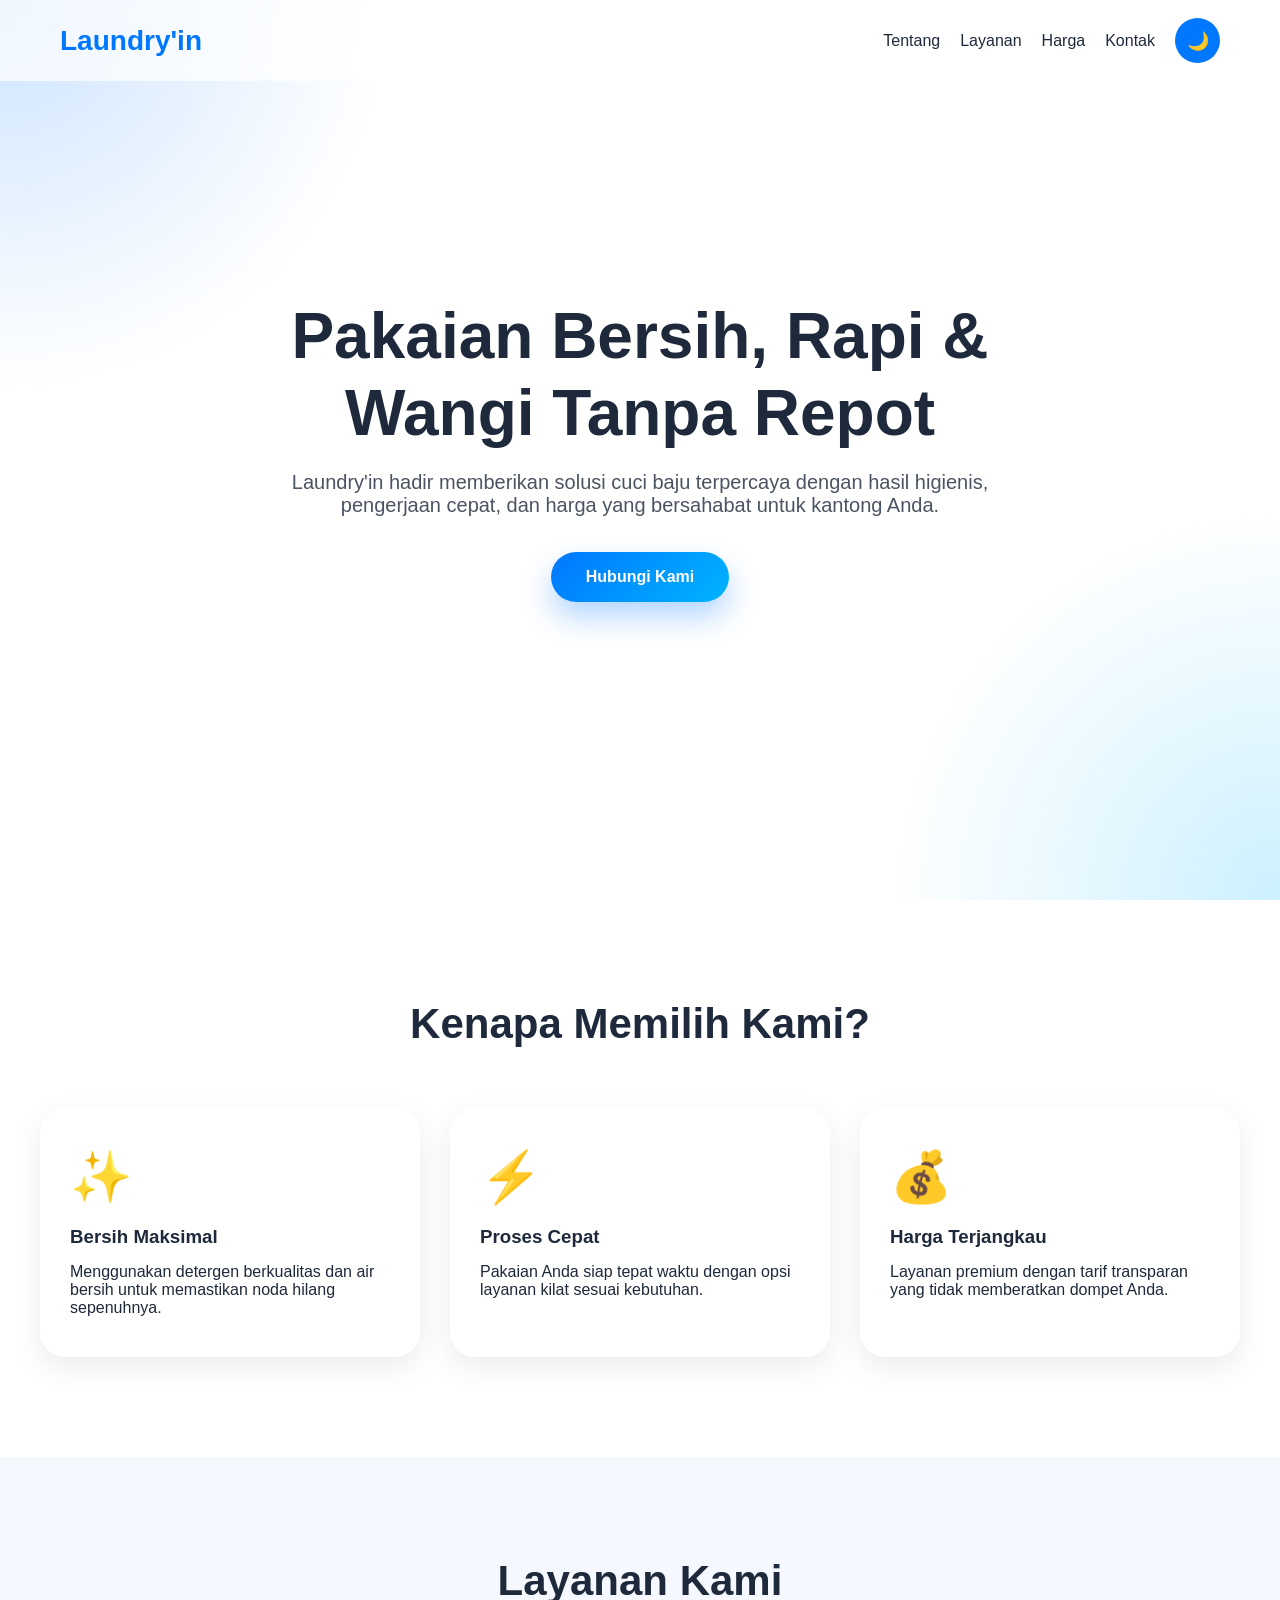
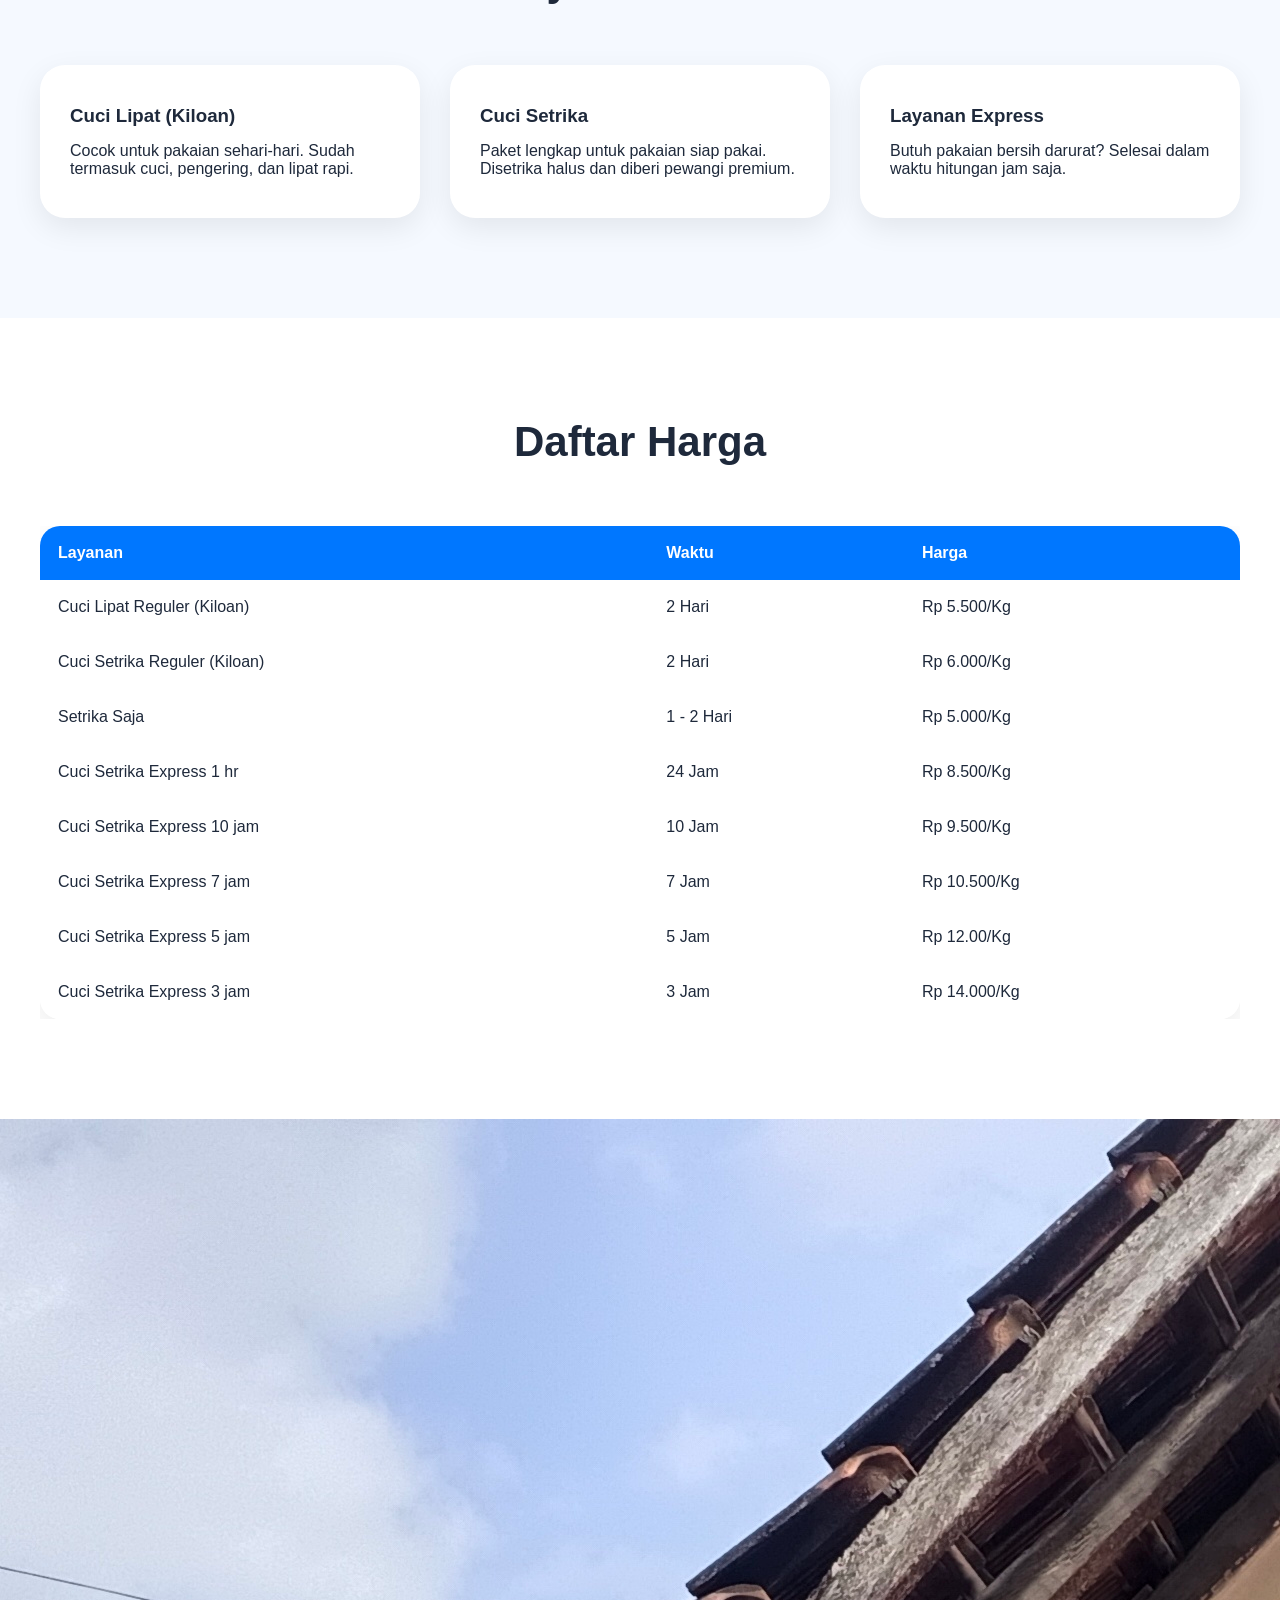
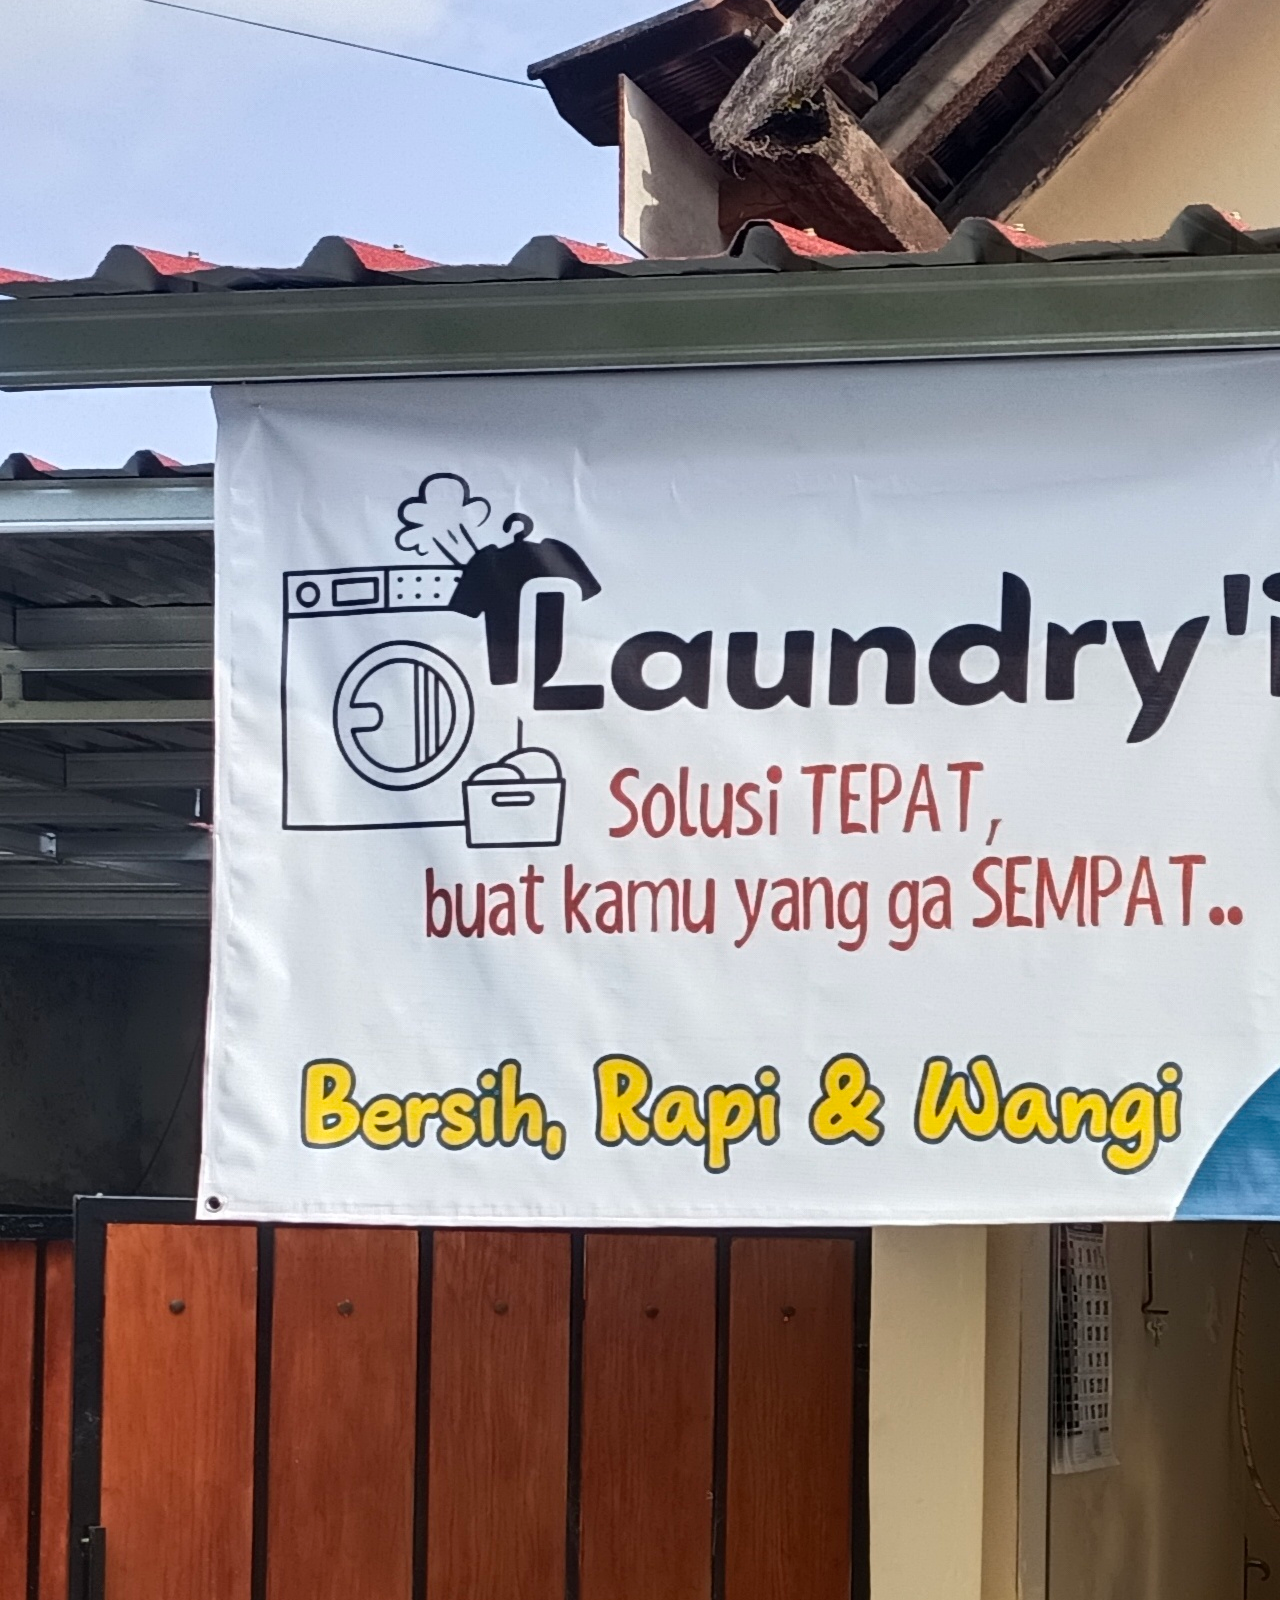
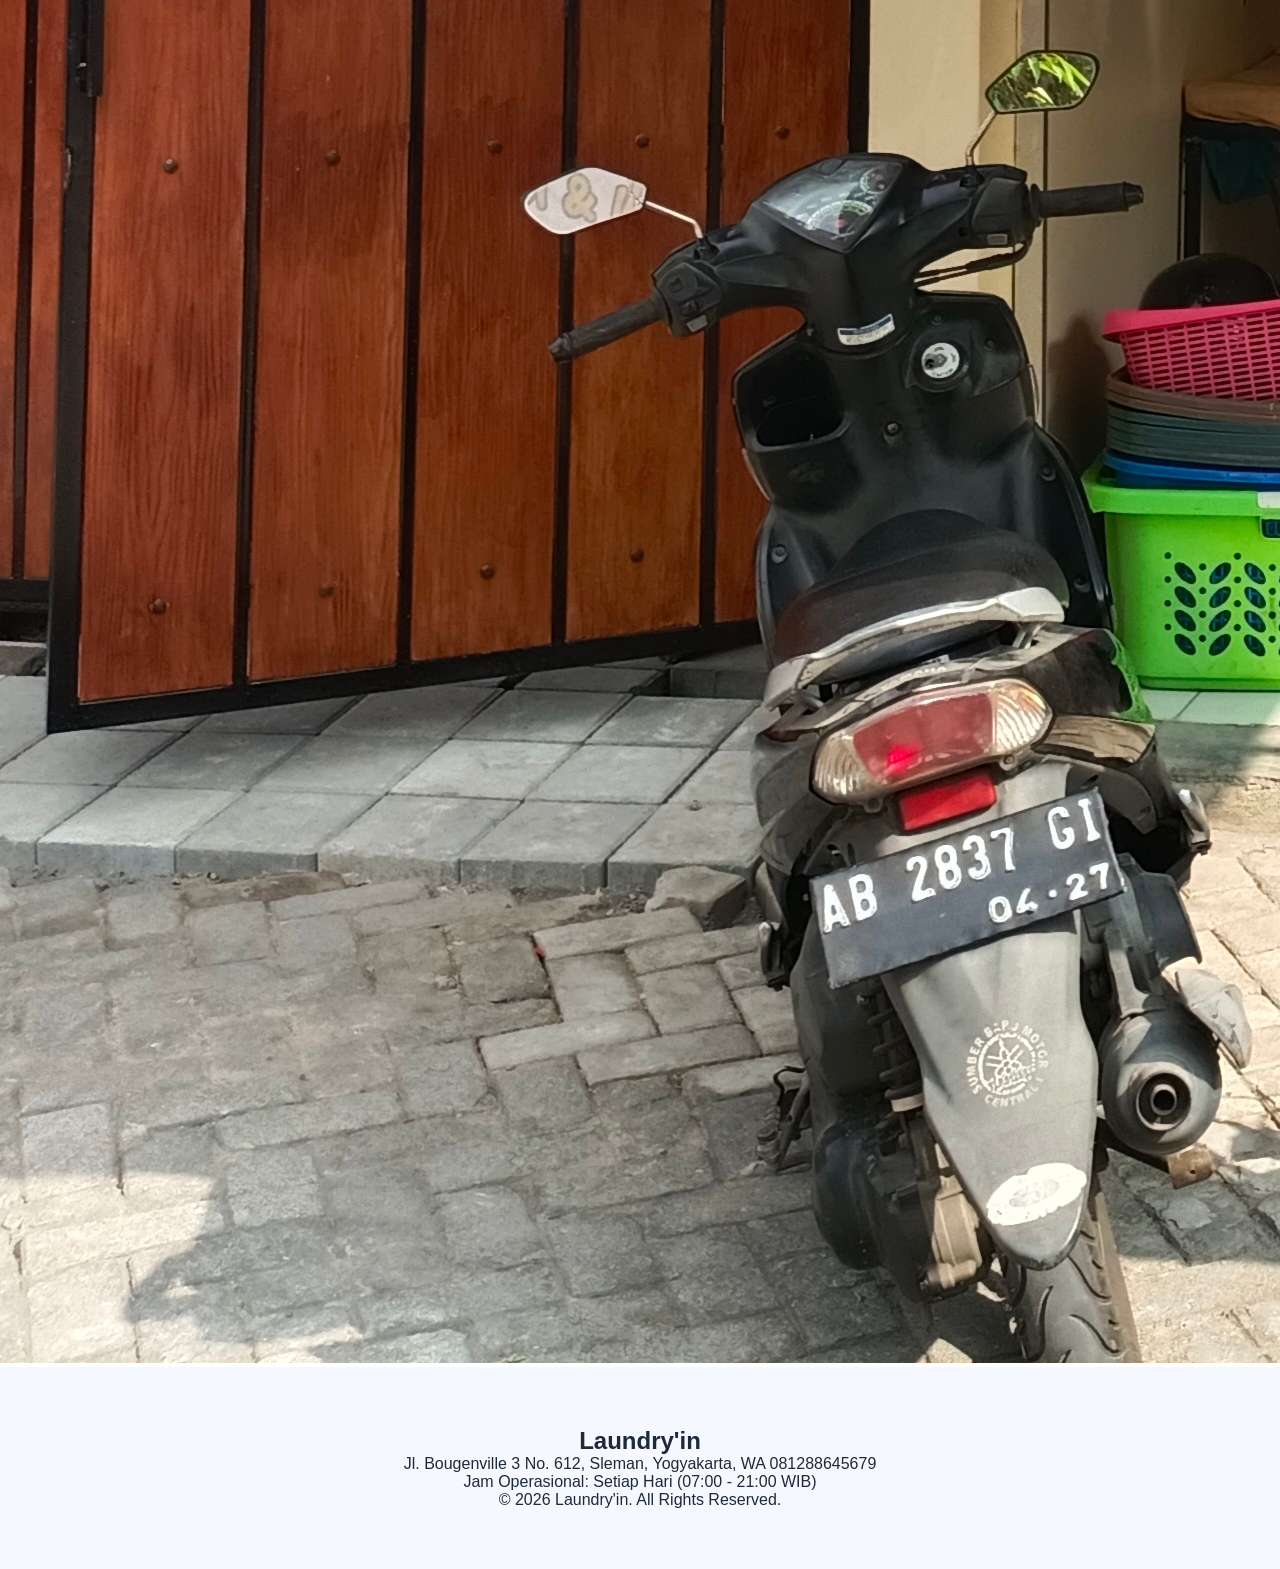
==== index.html @ c921d0df "Remove duplicate image tag Removed duplicate image tag from index.html" ====
<!DOCTYPE html>
<html lang="id">
<head>
    <meta charset="UTF-8">
    <meta name="viewport" content="width=device-width, initial-scale=1.0">

    <title>Laundry'in</title>

    <link rel="stylesheet" href="style.css">

    <!-- AOS Animation -->
    <link href="https://unpkg.com/aos@2.3.4/dist/aos.css" rel="stylesheet">
</head>

<body>

<!-- HEADER -->
<header>
    <div class="nav-container">

        <div class="logo">Laundry'in</div>

        <nav>
            <a href="#tentang">Tentang</a>
            <a href="#layanan">Layanan</a>
            <a href="#harga">Harga</a>
            <a href="#kontak">Kontak</a>

            <button class="theme-btn" id="themeToggle">
                🌙
            </button>
        </nav>

    </div>
</header>

<!-- HERO -->
<section class="hero" id="tentang">

    <div class="hero-content" data-aos="fade-up">

        <h1>
            Pakaian Bersih, Rapi & Wangi Tanpa Repot
        </h1>

        <p>
            Laundry'in hadir memberikan solusi cuci baju terpercaya dengan hasil higienis, pengerjaan cepat, dan harga yang bersahabat untuk kantong Anda.
        </p>

        <a href="https://wa.me/6281288645679" target="_blank" class="cta-btn">
            Hubungi Kami
        </a>

    </div>

</section>

<!-- KEUNGGULAN -->
<section>

    <div class="container">

        <h2 class="section-title" data-aos="fade-up">
            Kenapa Memilih Kami?
        </h2>

        <div class="grid">

            <div class="card" data-aos="zoom-in">
                <div class="icon">✨</div>
                <h3>Bersih Maksimal</h3>
                <p>
                    Menggunakan detergen berkualitas dan air bersih untuk memastikan noda hilang sepenuhnya.
                </p>
            </div>

            <div class="card" data-aos="zoom-in" data-aos-delay="150">
                <div class="icon">⚡</div>
                <h3>Proses Cepat</h3>
                <p>
                    Pakaian Anda siap tepat waktu dengan opsi layanan kilat sesuai kebutuhan.
                </p>
            </div>

            <div class="card" data-aos="zoom-in" data-aos-delay="300">
                <div class="icon">💰</div>
                <h3>Harga Terjangkau</h3>
                <p>
                    Layanan premium dengan tarif transparan yang tidak memberatkan dompet Anda.
                </p>
            </div>

        </div>

    </div>

</section>

<!-- LAYANAN -->
<section class="services" id="layanan">

    <div class="container">

        <h2 class="section-title" data-aos="fade-up">
            Layanan Kami
        </h2>

        <div class="grid">

            <div class="card" data-aos="fade-up">
                <h3>Cuci Lipat (Kiloan)</h3>
                <p>
                    Cocok untuk pakaian sehari-hari. Sudah termasuk cuci, pengering, dan lipat rapi.
                </p>
            </div>

            <div class="card" data-aos="fade-up" data-aos-delay="150">
                <h3>Cuci Setrika</h3>
                <p>
                    Paket lengkap untuk pakaian siap pakai. Disetrika halus dan diberi pewangi premium.
                </p>
            </div>

            <div class="card" data-aos="fade-up" data-aos-delay="300">
                <h3>Layanan Express</h3>
                <p>
                    Butuh pakaian bersih darurat? Selesai dalam waktu hitungan jam saja.
                </p>
            </div>

        </div>

    </div>

</section>

<!-- HARGA -->
<section id="harga">

    <div class="container">

        <h2 class="section-title" data-aos="fade-up">
            Daftar Harga
        </h2>

        <div class="table-wrapper" data-aos="fade-up">

            <table>

                <thead>
                    <tr>
                        <th>Layanan</th>
                        <th>Waktu</th>
                        <th>Harga</th>
                    </tr>
                </thead>

                <tbody>

                    <tr>
                        <td>Cuci Lipat Reguler (Kiloan)</td>
                        <td>2 Hari</td>
                        <td>Rp 5.500/Kg</td>
                    </tr>

                    <tr>
                        <td>Cuci Setrika Reguler (Kiloan)</td>
                        <td>2 Hari</td>
                        <td>Rp 6.000/Kg</td>
                    </tr>

                    <tr>
                        <td>Setrika Saja</td>
                        <td>1 - 2 Hari</td>
                        <td>Rp 5.000/Kg</td>
                    </tr>

                    <tr>
                        <td>Cuci Setrika Express 1 hr</td>
                        <td>24 Jam</td>
                        <td>Rp 8.500/Kg</td>
                    </tr>

                    <tr>
                        <td>Cuci Setrika Express 10 jam</td>
                        <td>10 Jam</td>
                        <td>Rp 9.500/Kg</td>
                    </tr>
                    
                    <tr>
                        <td>Cuci Setrika Express 7 jam</td>
                        <td>7 Jam</td>
                        <td>Rp 10.500/Kg</td>
                    </tr>
                    
                    <tr>
                        <td>Cuci Setrika Express 5 jam</td>
                        <td>5 Jam</td>
                        <td>Rp 12.00/Kg</td>
                    </tr>
                    
                    <tr>
                        <td>Cuci Setrika Express 3 jam</td>
                        <td>3 Jam</td>
                        <td>Rp 14.000/Kg</td>
                    </tr>
                </tbody>

            </table>

        </div>

    </div>

</section>
<img src="FTL1.jpg" alt="Suasana Laundry'in">
<!-- FOOTER -->
<footer id="kontak">

    <h2>Laundry'in</h2>

    <p>
        Jl. Bougenville 3 No. 612, Sleman, Yogyakarta, WA 081288645679
    </p>

    <p>
        Jam Operasional: Setiap Hari (07:00 - 21:00 WIB)
    </p>

     <p>
        © 2026 Laundry'in. All Rights Reserved.
    </p>
</footer>

<!-- SCRIPT -->
<script src="https://unpkg.com/aos@2.3.4/dist/aos.js"></script>
<script src="script.js"></script>
  
</body>
</html>
---- style.css ----
/* RESET */
*{
    margin:0;
    padding:0;
    box-sizing:border-box;
    font-family:'Segoe UI',sans-serif;
    scroll-behavior:smooth;
}

:root{
    --bg:#ffffff;
    --text:#1e293b;
    --card:#ffffff;
    --primary:#0077ff;
    --secondary:#f5f9ff;
    --shadow:0 10px 30px rgba(0,0,0,0.08);
}

body.dark{
    --bg:#0f172a;
    --text:#f1f5f9;
    --card:#1e293b;
    --primary:#38bdf8;
    --secondary:#111827;
    --shadow:0 10px 30px rgba(0,0,0,0.4);
}

body{
    background:var(--bg);
    color:var(--text);
    transition:0.4s;
}

/* HEADER */
header{
    position:fixed;
    top:0;
    width:100%;
    z-index:1000;
    backdrop-filter:blur(10px);
    background:rgba(255,255,255,0.7);
}

body.dark header{
    background:rgba(15,23,42,0.8);
}

.nav-container{
    max-width:1200px;
    margin:auto;
    padding:18px 20px;
    display:flex;
    justify-content:space-between;
    align-items:center;
}

.logo{
    font-size:28px;
    font-weight:700;
    color:var(--primary);
}

nav{
    display:flex;
    gap:20px;
    align-items:center;
}

nav a{
    text-decoration:none;
    color:var(--text);
    font-weight:500;
    transition:0.3s;
}

nav a:hover{
    color:var(--primary);
}

/* BUTTON */
.theme-btn{
    border:none;
    background:var(--primary);
    color:white;
    width:45px;
    height:45px;
    border-radius:50%;
    cursor:pointer;
    font-size:18px;
    transition:0.3s;
}

.theme-btn:hover{
    transform:rotate(180deg) scale(1.1);
}

/* HERO */
.hero{
    min-height:100vh;
    display:flex;
    align-items:center;
    justify-content:center;
    text-align:center;
    padding:120px 20px;

    background:
    radial-gradient(circle at top left, rgba(0,119,255,0.2), transparent 25%),
    radial-gradient(circle at bottom right, rgba(0,180,255,0.2), transparent 25%),
    var(--bg);
}

.hero-content{
    max-width:800px;
}

.hero h1{
    font-size:64px;
    margin-bottom:20px;
    line-height:1.2;
}

.hero p{
    font-size:20px;
    opacity:0.8;
    margin-bottom:35px;
}

/* CTA */
.cta-btn{
    display:inline-block;
    padding:16px 35px;
    background:linear-gradient(135deg,var(--primary),#00b4ff);
    color:white;
    text-decoration:none;
    border-radius:50px;
    font-weight:600;
    transition:0.3s;
    box-shadow:0 15px 30px rgba(0,119,255,0.3);
}

.cta-btn:hover{
    transform:translateY(-6px);
}

/* SECTION */
section{
    padding:100px 20px;
}

.container{
    max-width:1200px;
    margin:auto;
}

.section-title{
    text-align:center;
    font-size:42px;
    margin-bottom:60px;
}

/* GRID */
.grid{
    display:grid;
    grid-template-columns:repeat(auto-fit,minmax(280px,1fr));
    gap:30px;
}

/* CARD */
.card{
    background:var(--card);
    border-radius:25px;
    padding:40px 30px;
    box-shadow:var(--shadow);
    transition:0.4s;
}

.card:hover{
    transform:translateY(-10px);
}

.icon{
    font-size:50px;
    margin-bottom:20px;
}

.card h3{
    margin-bottom:15px;
}

/* SERVICES */
.services{
    background:var(--secondary);
}

/* TABLE */
.table-wrapper{
    overflow-x:auto;
}

table{
    width:100%;
    border-collapse:collapse;
    overflow:hidden;
    border-radius:20px;
    box-shadow:var(--shadow);
}

th{
    background:var(--primary);
    color:white;
}

th,td{
    padding:18px;
    text-align:left;
}

tr{
    background:var(--card);
}

tr:not(:last-child){
    border-bottom:1px solid rgba(255,255,255,0.08);
}

/* FOOTER */
footer{
    background:var(--secondary);
    text-align:center;
    padding:60px 20px;
}

/* RESPONSIVE */
@media(max-width:768px){

    .hero h1{
        font-size:42px;
    }

    .hero p{
        font-size:17px;
    }

    .nav-container{
        flex-direction:column;
        gap:15px;
    }

    nav{
        flex-wrap:wrap;
        justify-content:center;
    }
}
/* EFEK SAAT DISENTUH */
.card:hover{
    transform:
        translateY(-18px)
        scale(1.05)
        rotateX(6deg)
        rotateY(-6deg);

    box-shadow:
        0 30px 60px rgba(0,0,0,0.25),
        0 10px 25px rgba(0,119,255,0.25);

    transition:all 0.35s ease;
}
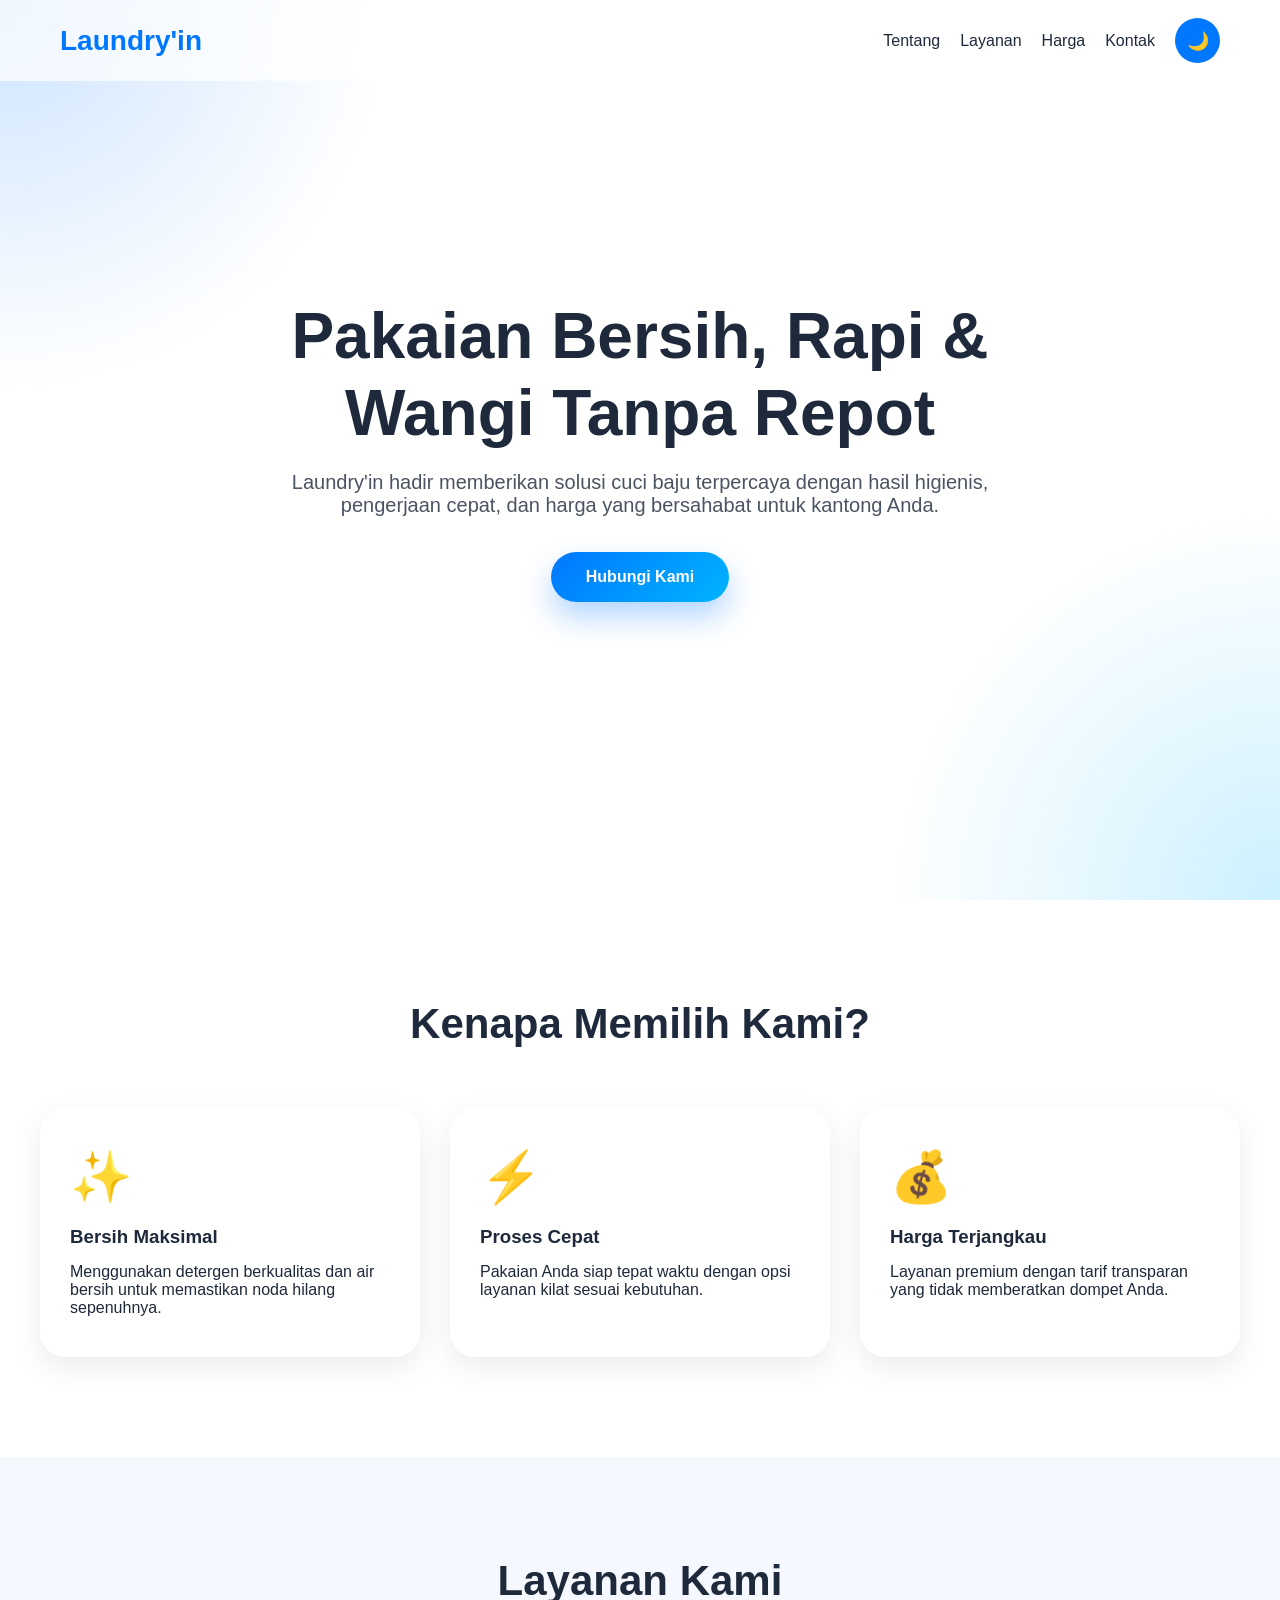
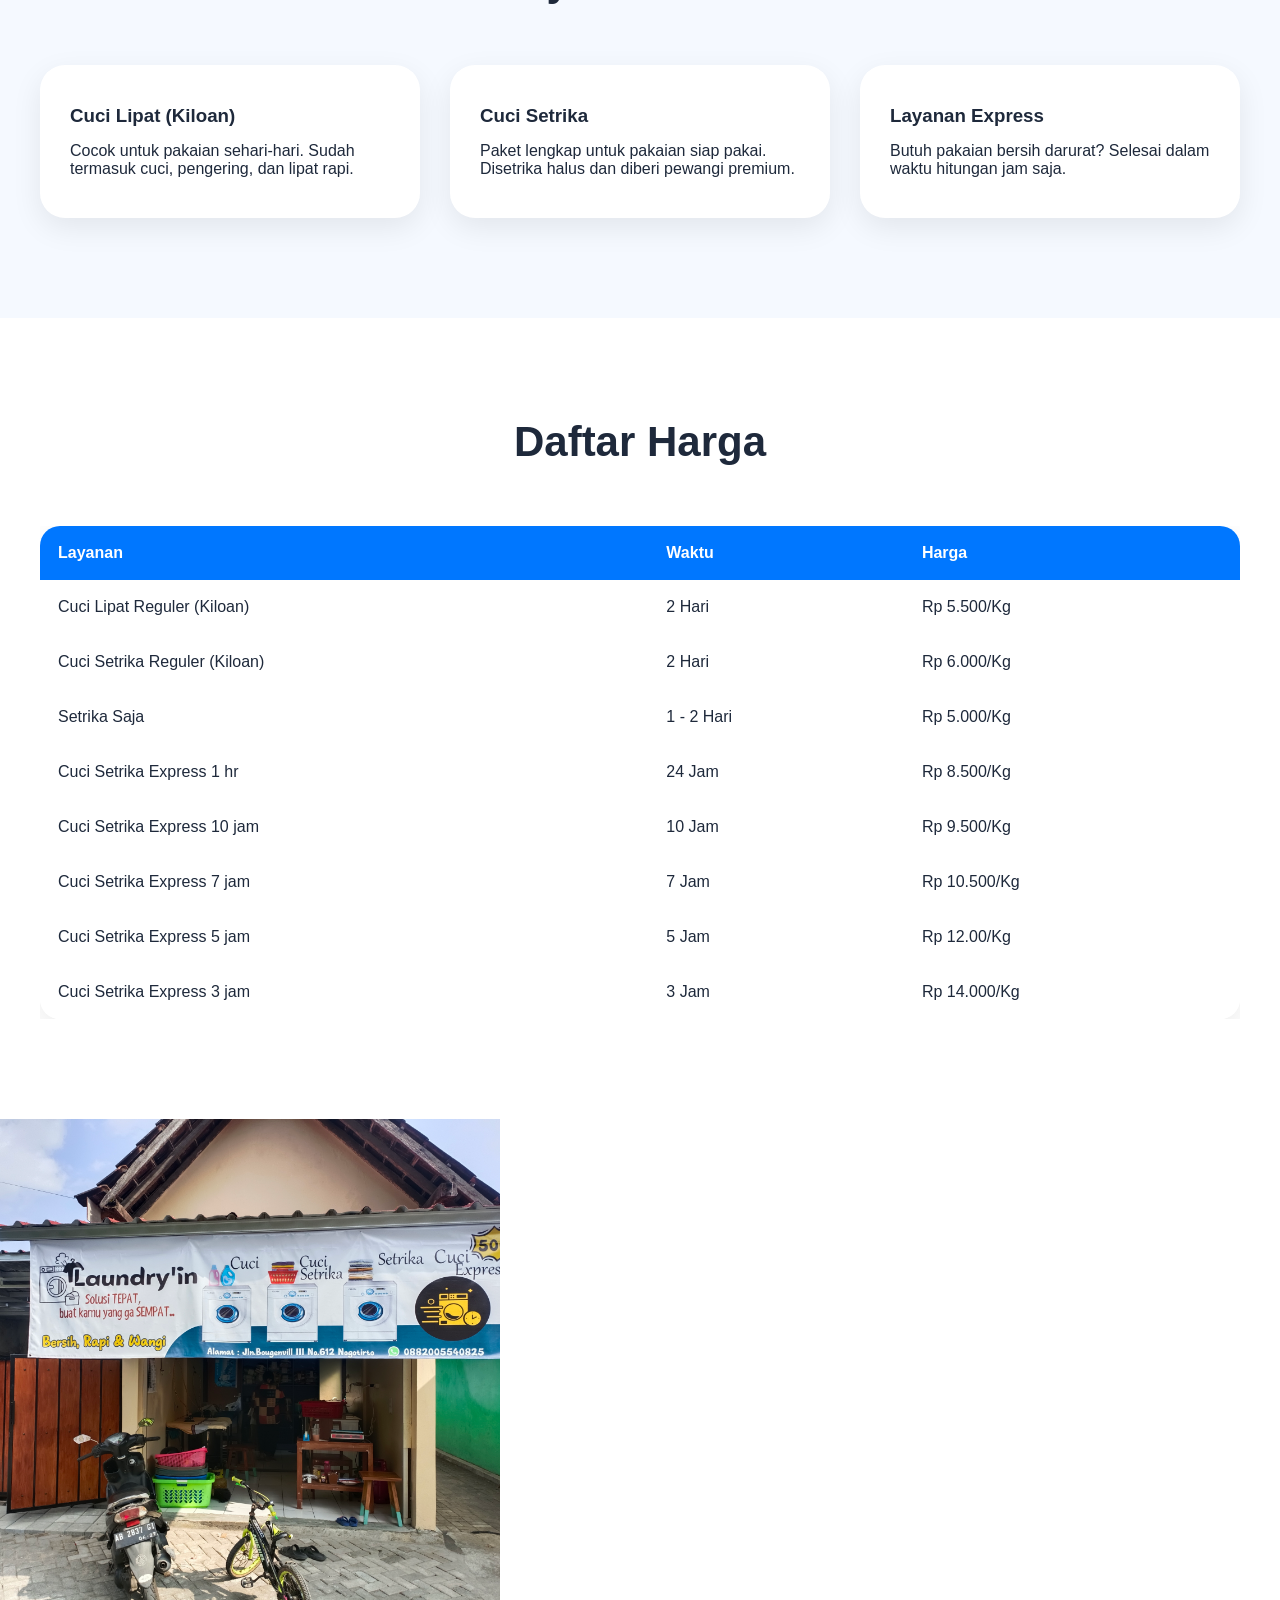
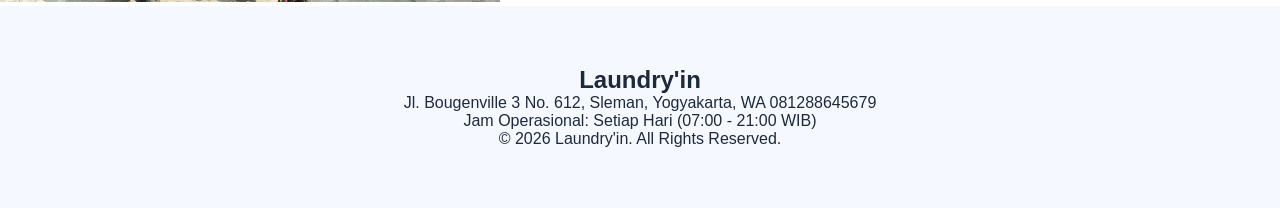
==== commit 70448d8c: "Add styling to image in index.html Added styling to the image for better responsiveness." ====
--- a/index.html
+++ b/index.html
@@ -213,7 +213,7 @@
     </div>
 
 </section>
-<img src="FTL1.jpg" alt="Suasana Laundry'in">
+<img src="FTL1.jpg" alt="Suasana Laundry'in" style="width: 500px; max-width: 100%;" >
 <!-- FOOTER -->
 <footer id="kontak">
 
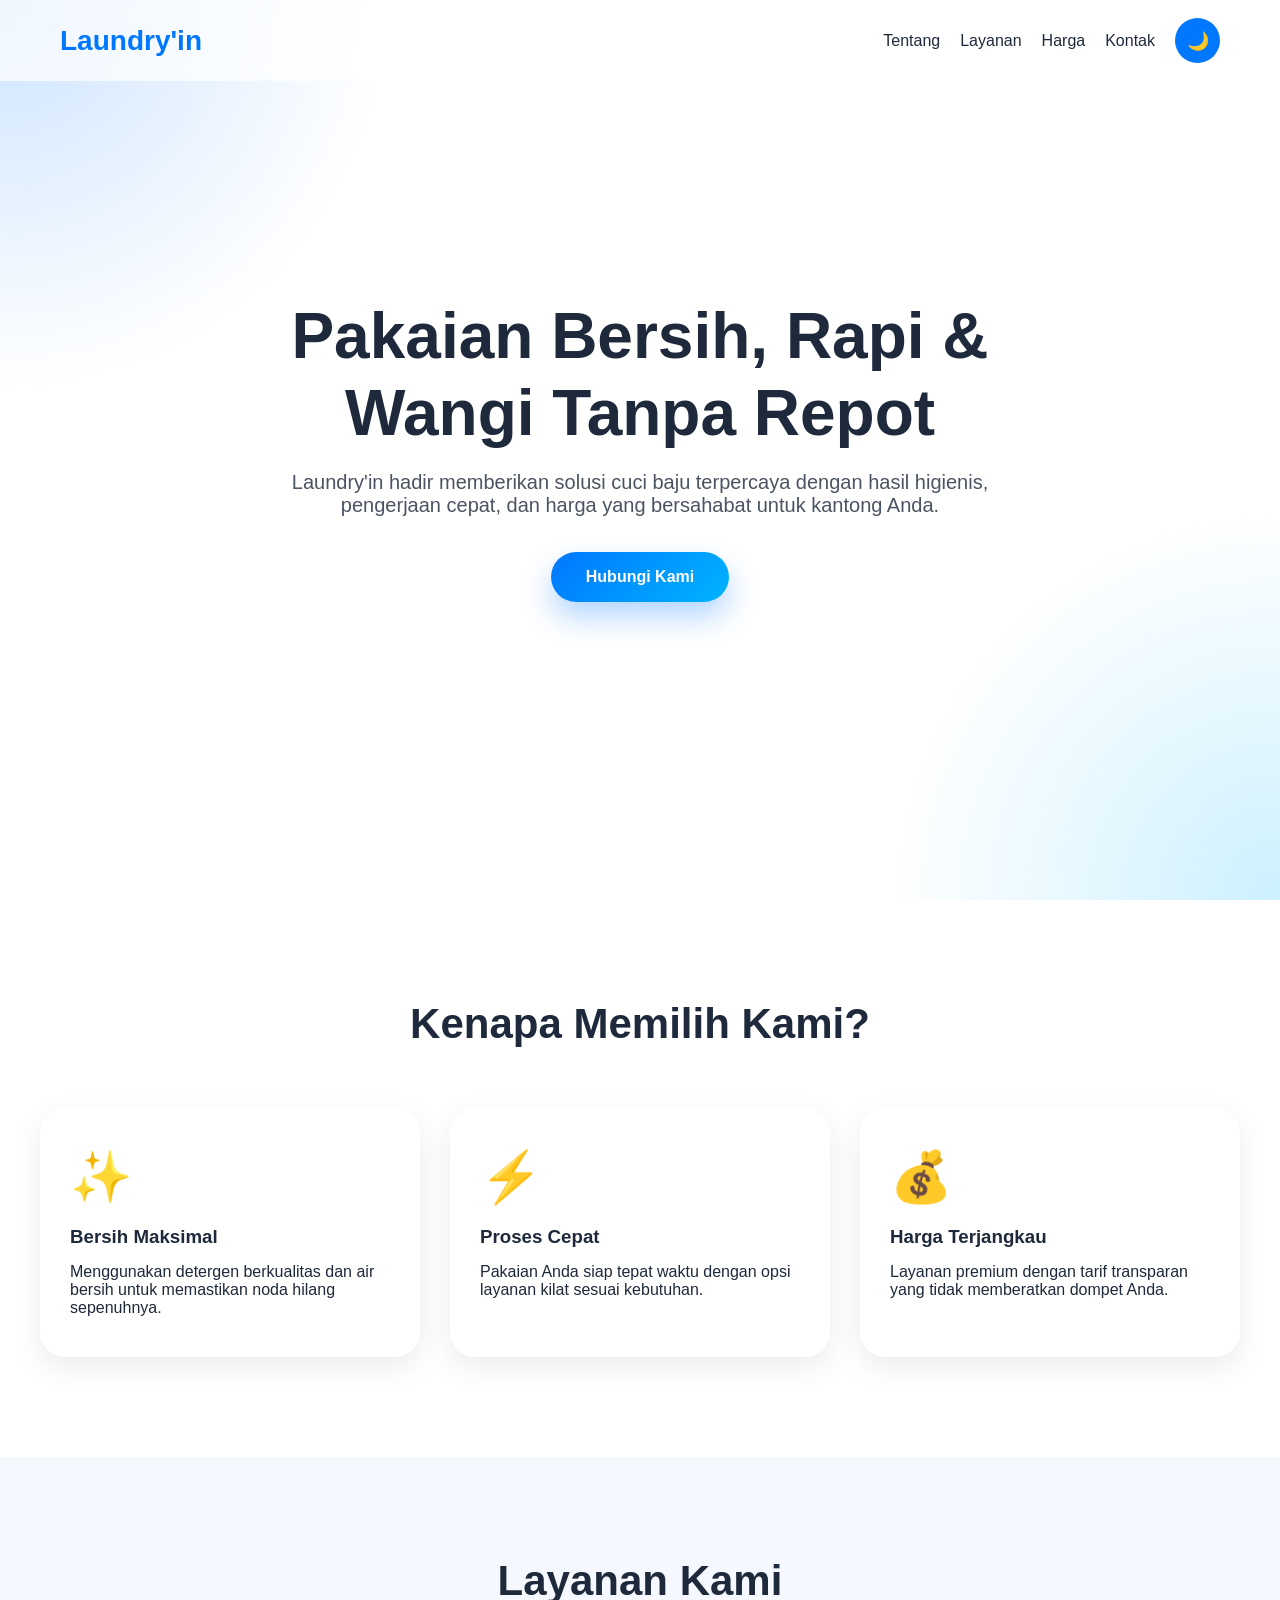
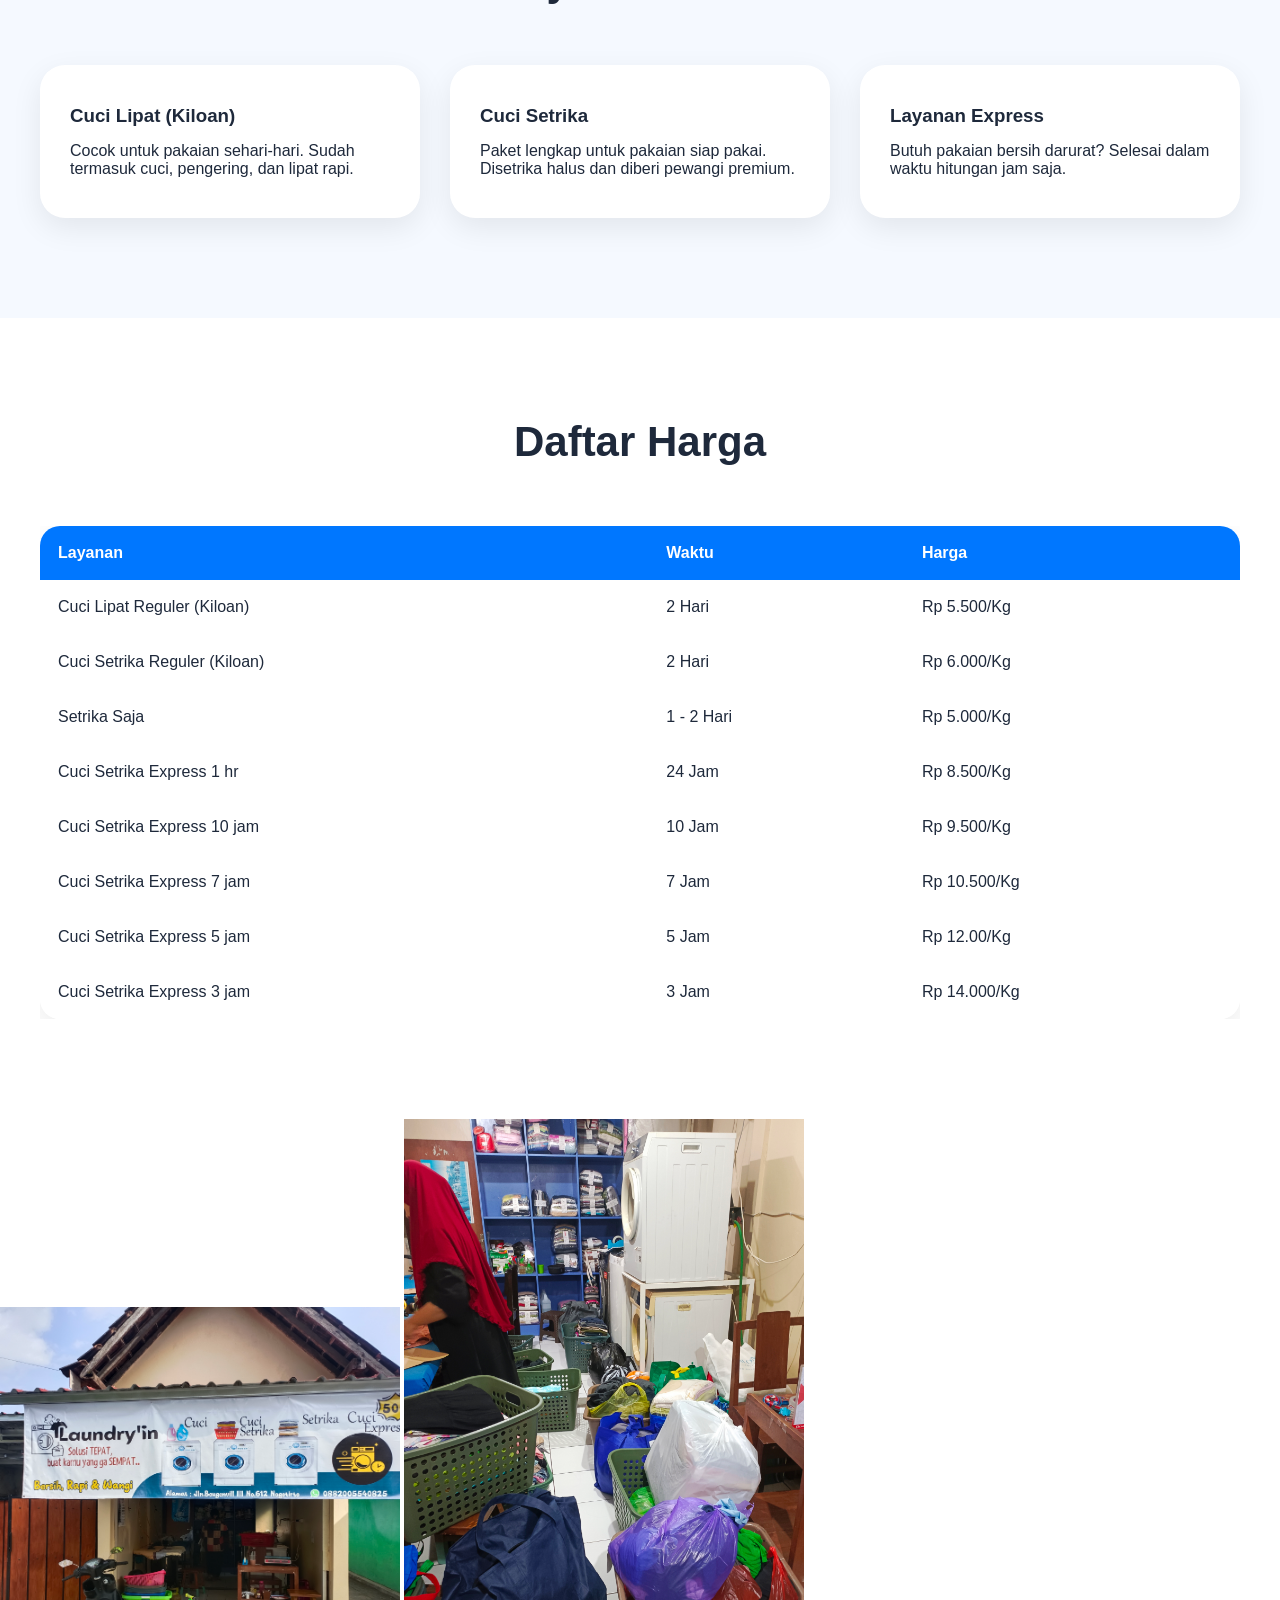
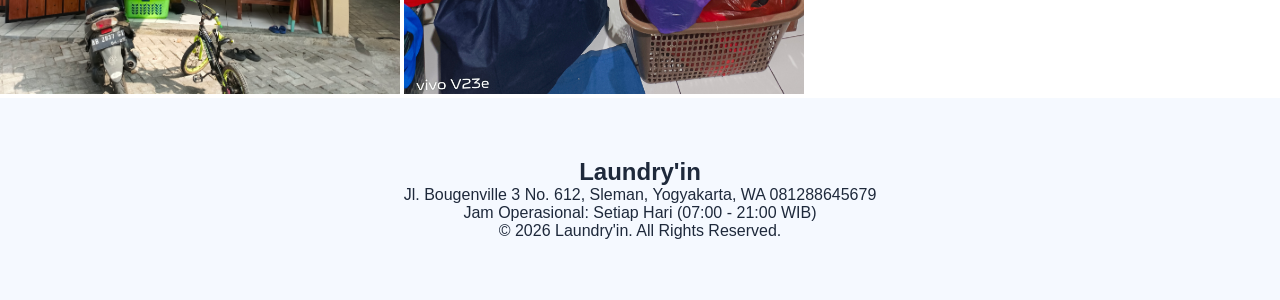
==== commit 81979809: "Update image elements in index.html" ====
--- a/index.html
+++ b/index.html
@@ -213,7 +213,9 @@
     </div>
 
 </section>
-<img src="FTL1.jpg" alt="Suasana Laundry'in" style="width: 500px; max-width: 100%;" >
+<img src="FTL1.jpg" alt="Suasana Laundry'in" style="width: 400px; max-width: 100%;" >
+<img src="FTL4.jpg" style="width: 400px; max-width: 100%;">
+
 <!-- FOOTER -->
 <footer id="kontak">
 
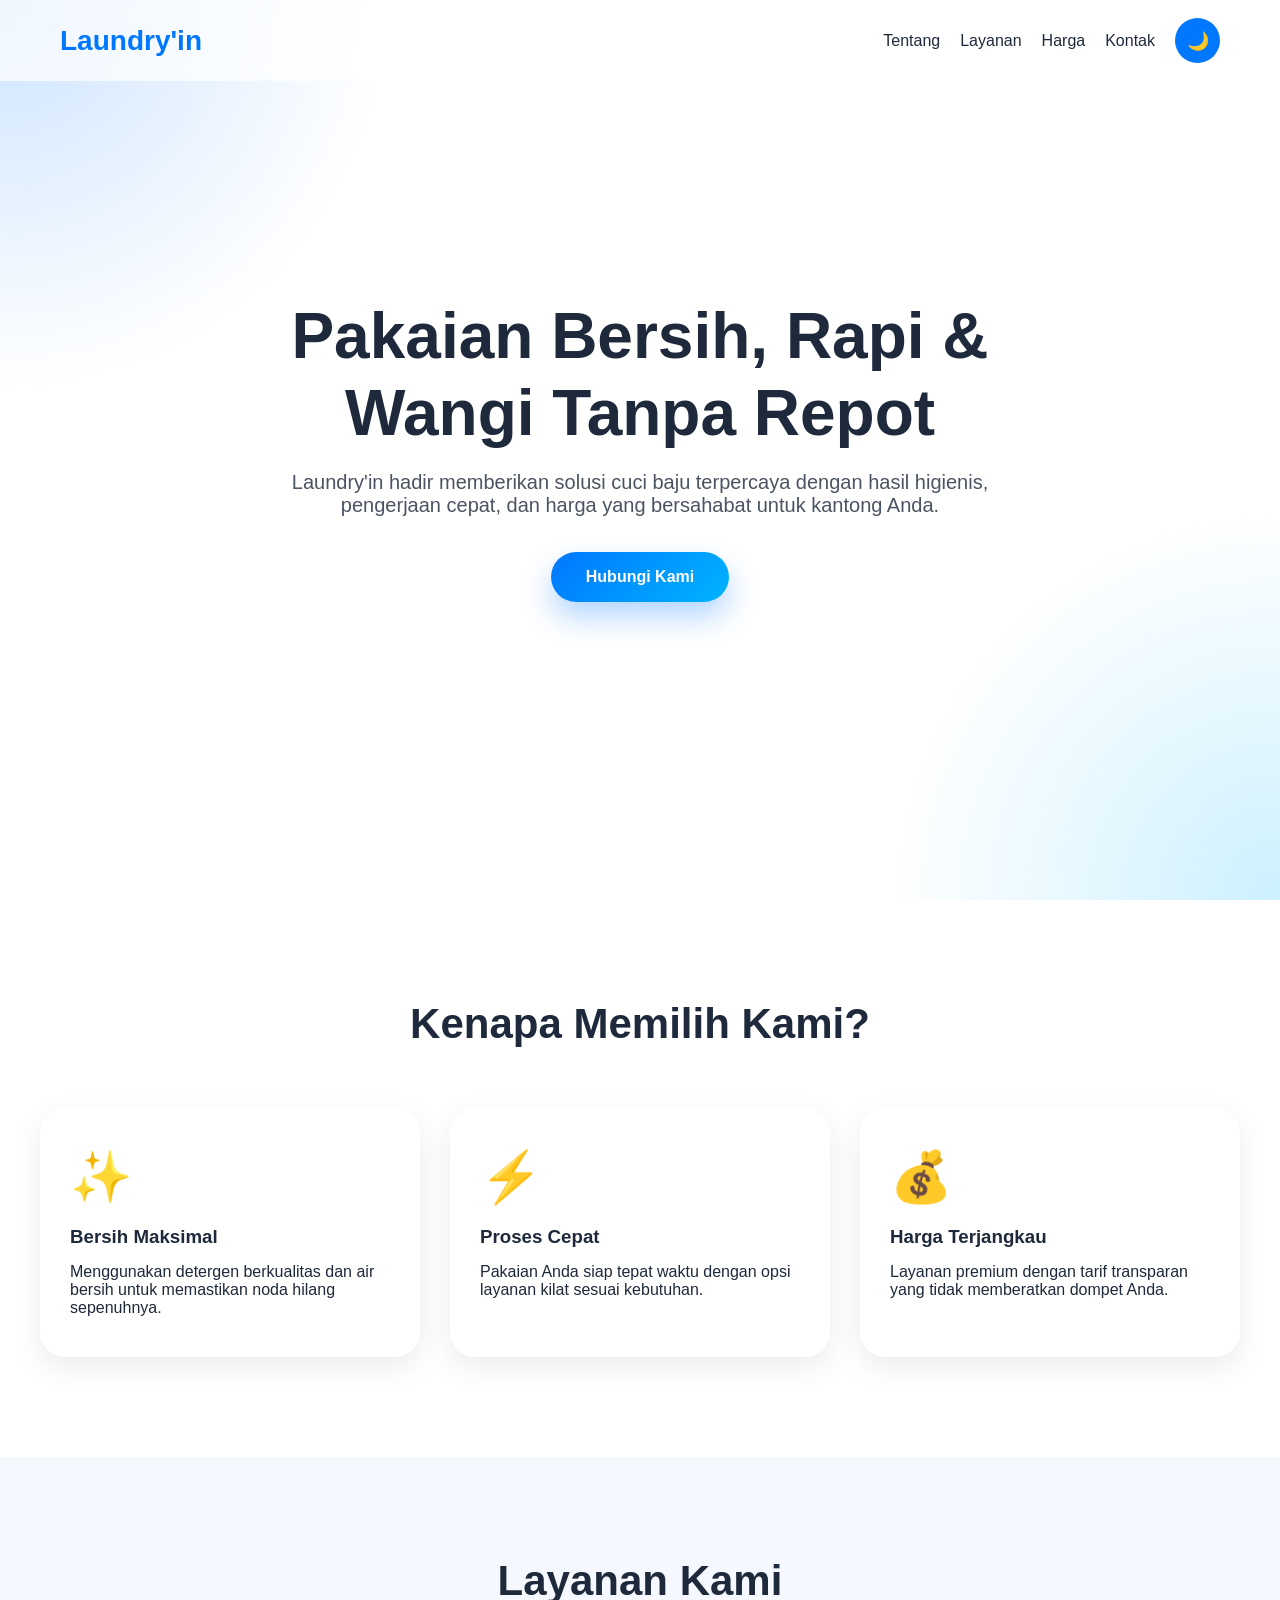
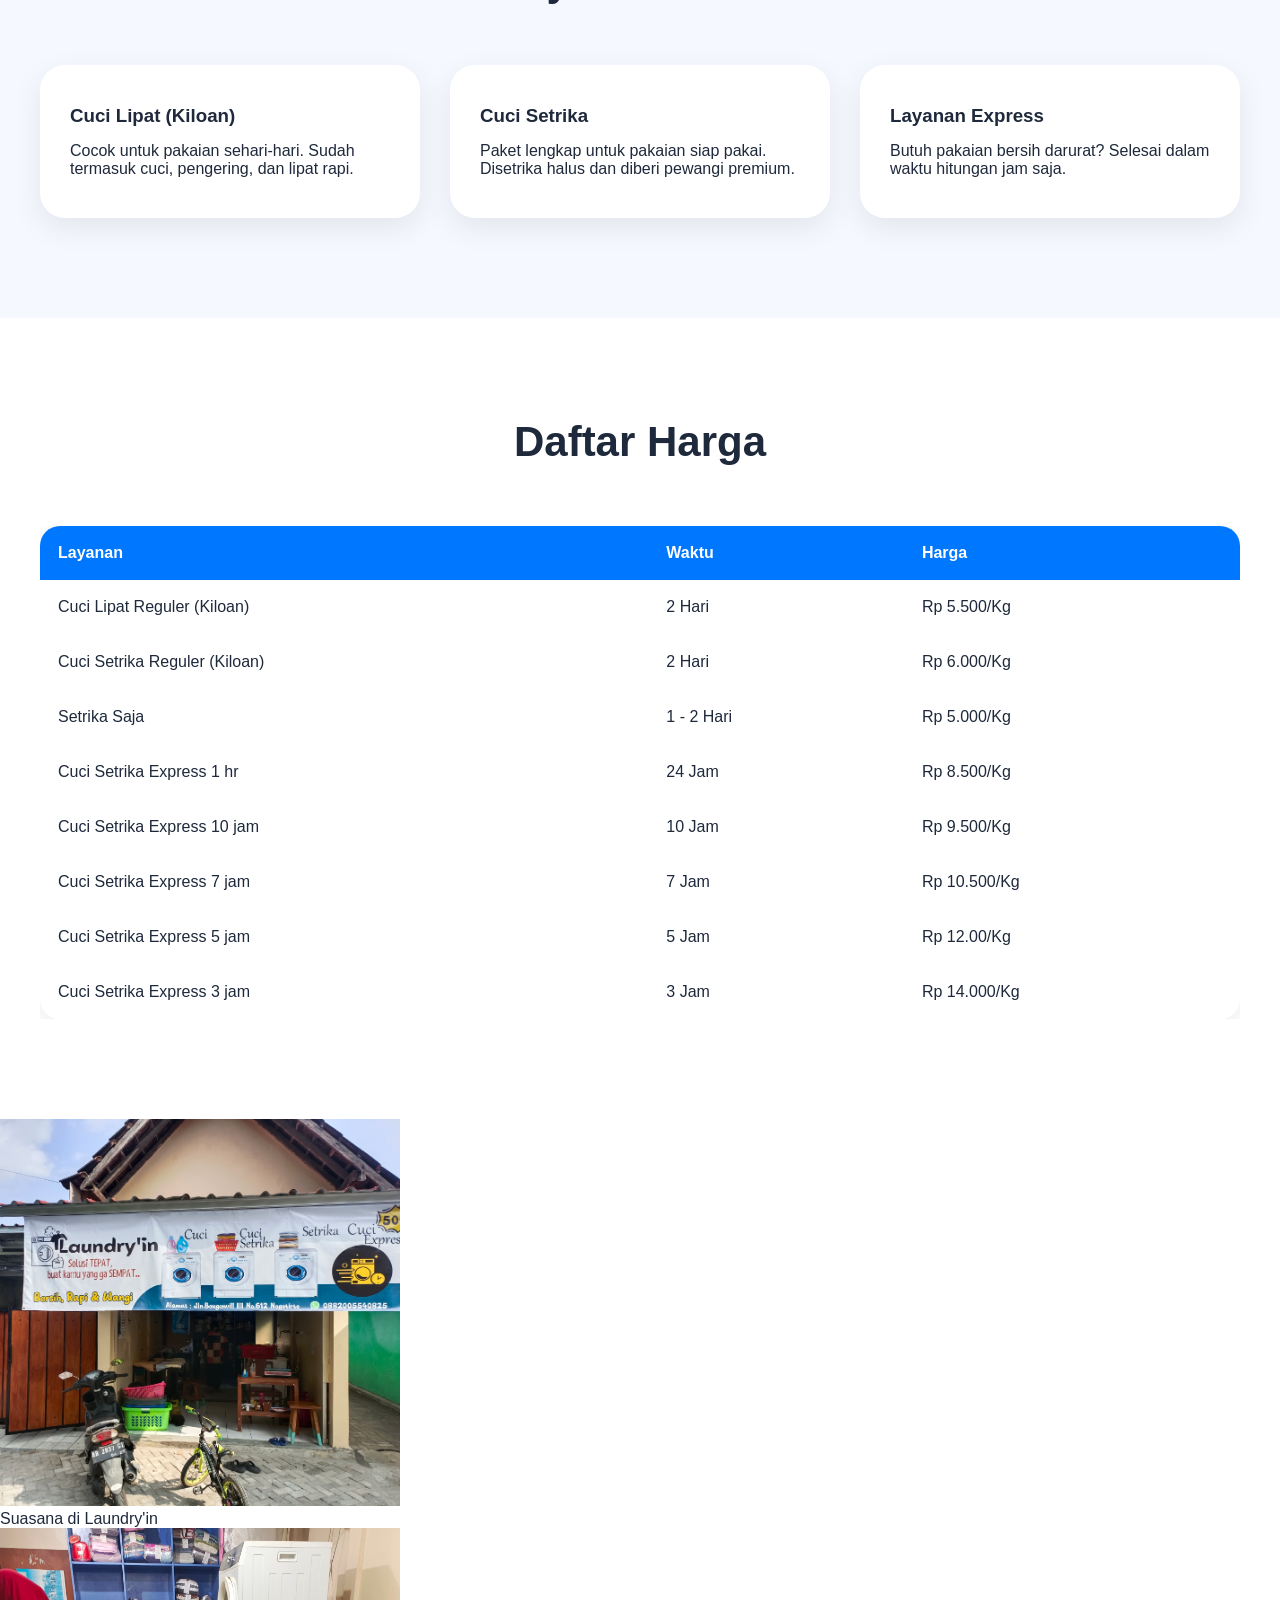
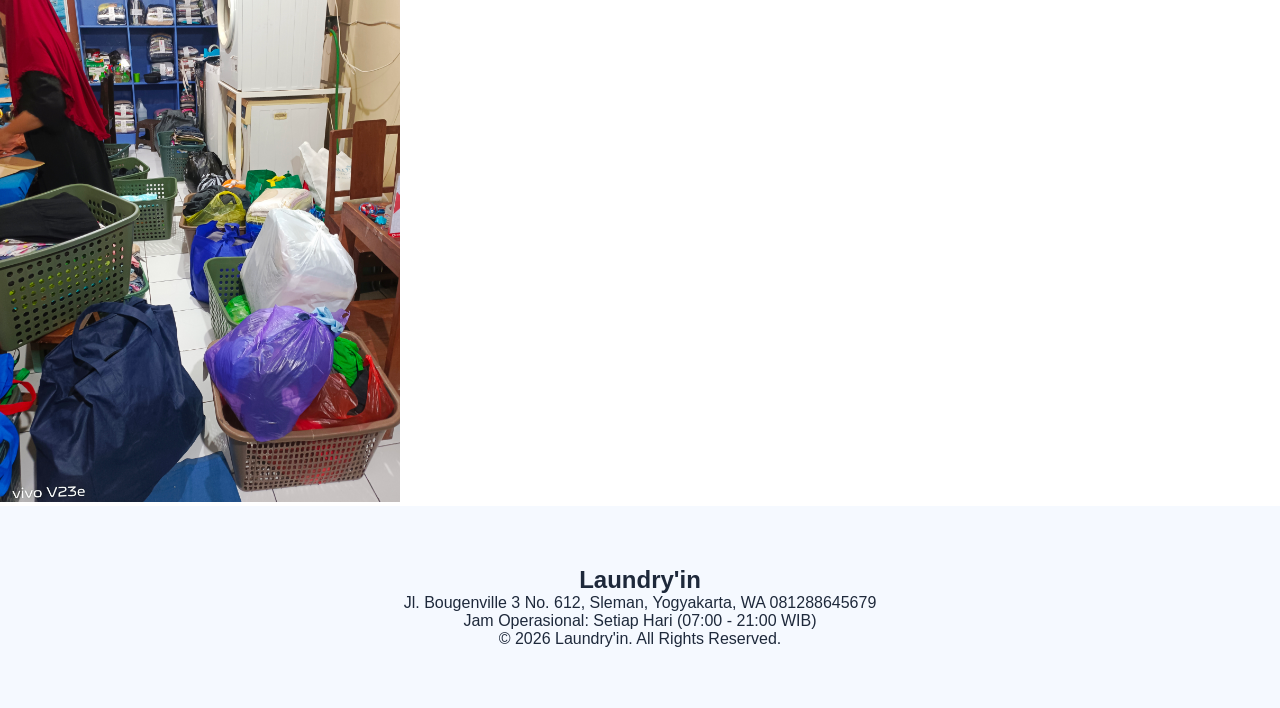
==== commit 82bb18b2: "Add description paragraph for Laundry'in section" ====
--- a/index.html
+++ b/index.html
@@ -214,6 +214,7 @@
 
 </section>
 <img src="FTL1.jpg" alt="Suasana Laundry'in" style="width: 400px; max-width: 100%;" >
+<p>Suasana di Laundry'in</p>  
 <img src="FTL4.jpg" style="width: 400px; max-width: 100%;">
 
 <!-- FOOTER -->
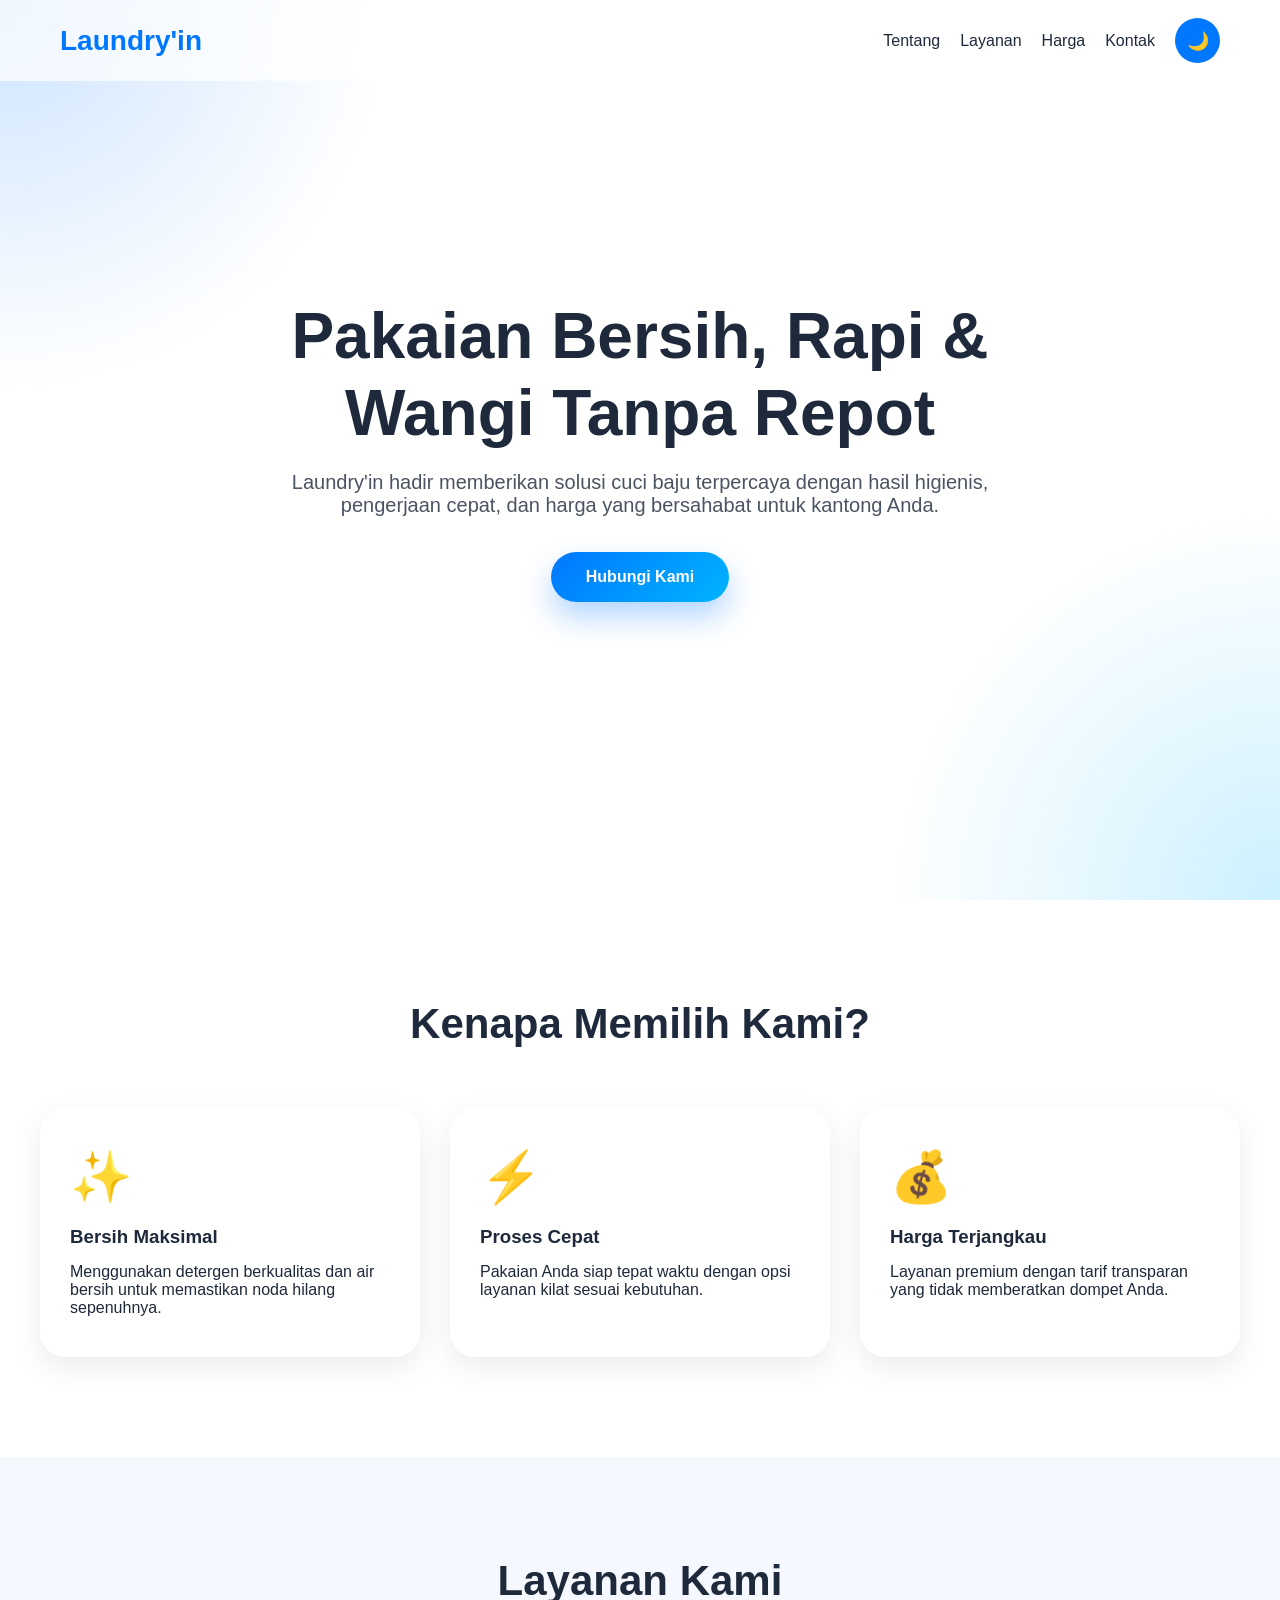
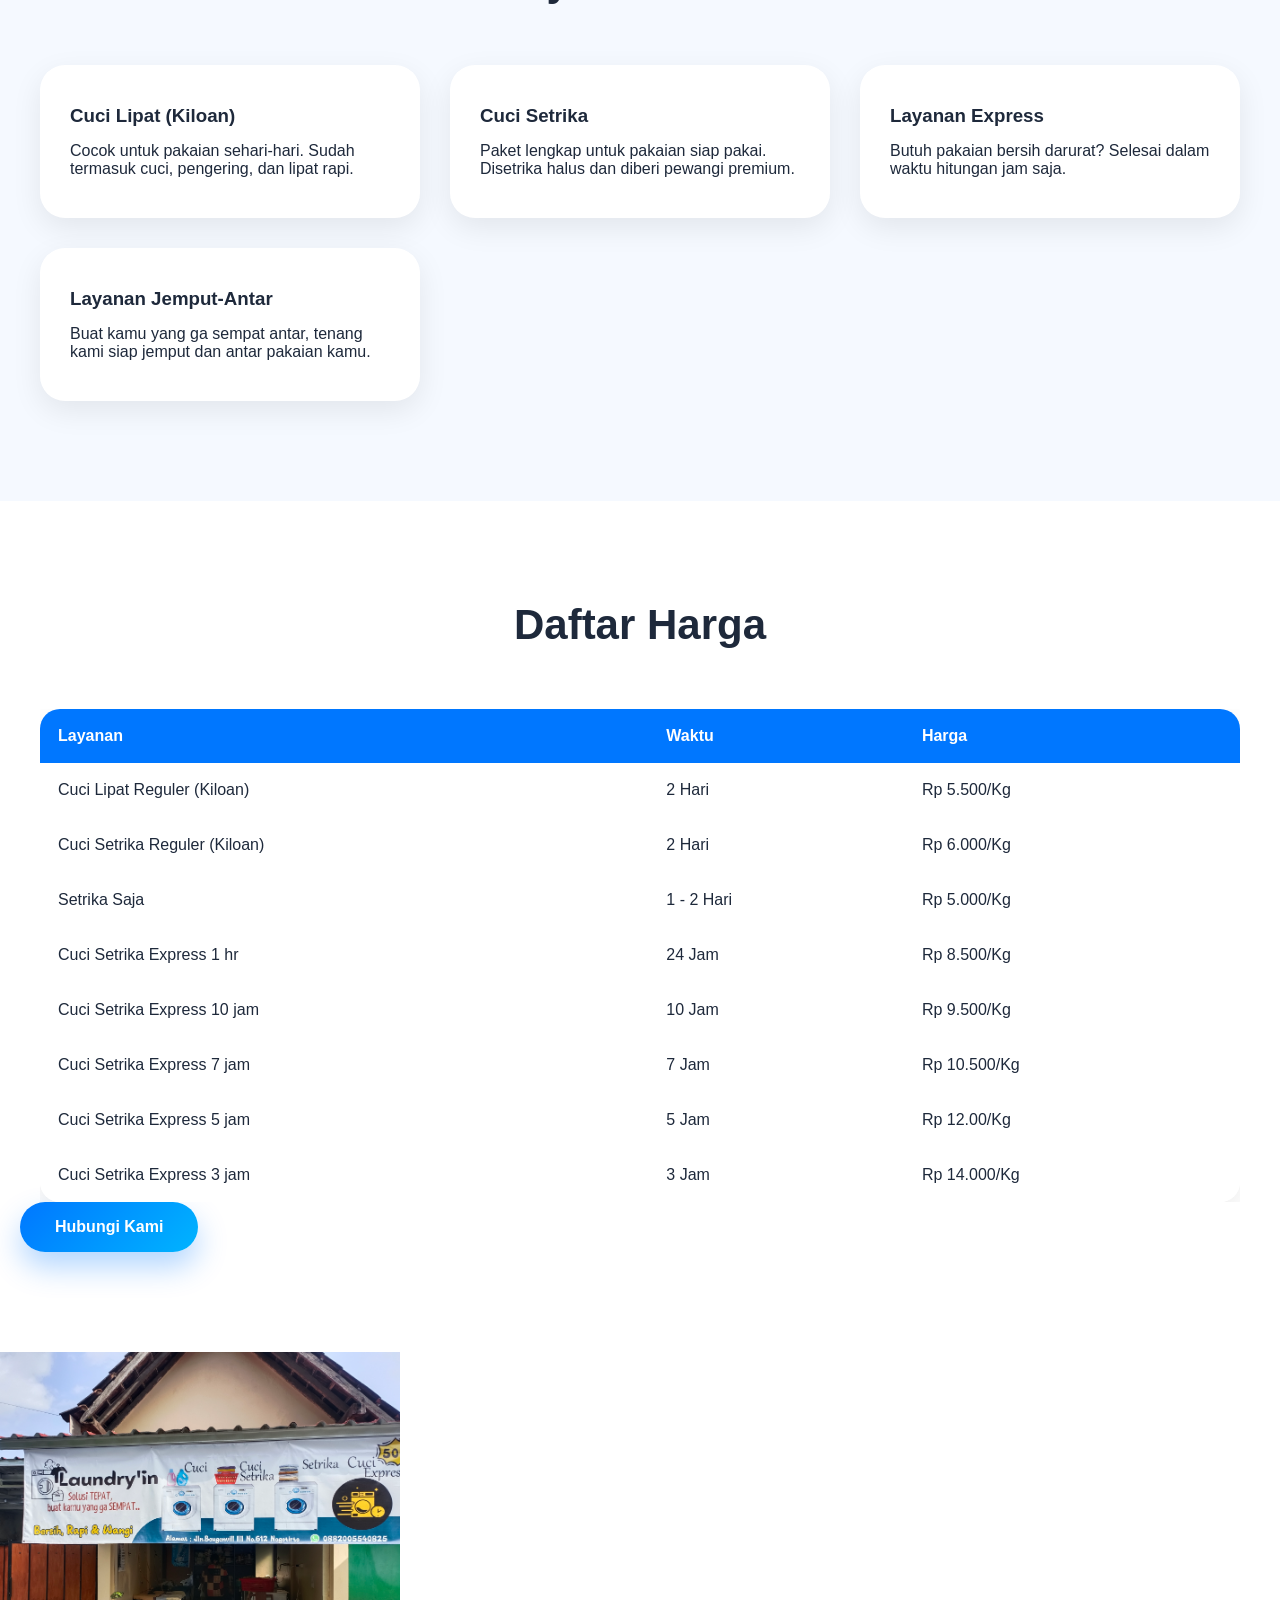
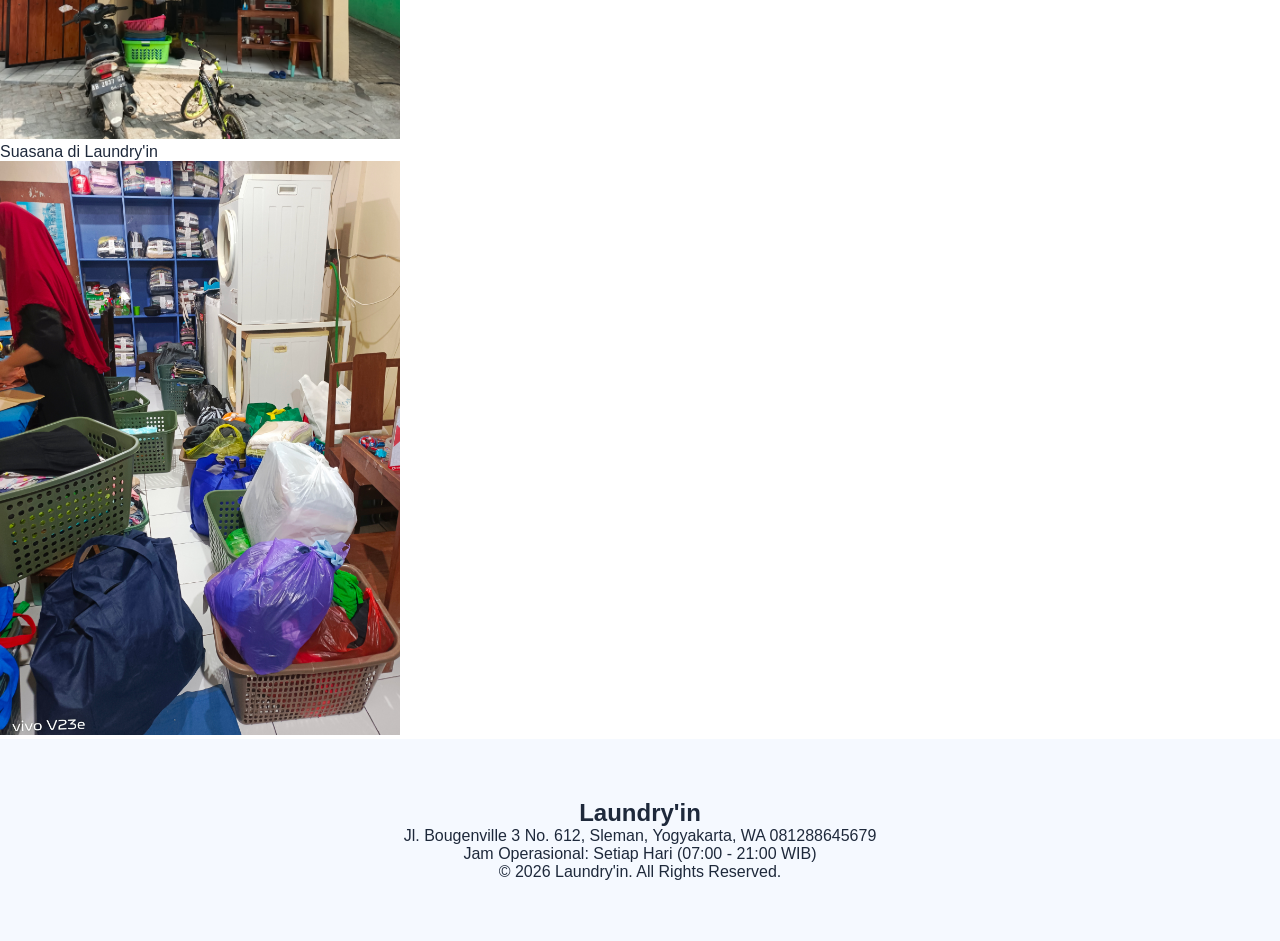
==== commit a1c58c64: "Add service card and contact button in index.html" ====
--- a/index.html
+++ b/index.html
@@ -127,7 +127,12 @@
                     Butuh pakaian bersih darurat? Selesai dalam waktu hitungan jam saja.
                 </p>
             </div>
-
+            <div class="card" data-aos="fade-up" data-aos-delay="300">
+                <h3>Layanan Jemput-Antar </h3>
+                <p>
+                    Buat kamu yang ga sempat antar, tenang kami siap jemput dan antar pakaian kamu.
+                </p>
+           </div>
         </div>
 
     </div>
@@ -211,6 +216,10 @@
         </div>
 
     </div>
+    
+        <a href="https://wa.me/6281288645679" target="_blank" class="cta-btn">
+            Hubungi Kami
+        </a>
 
 </section>
 <img src="FTL1.jpg" alt="Suasana Laundry'in" style="width: 400px; max-width: 100%;" >
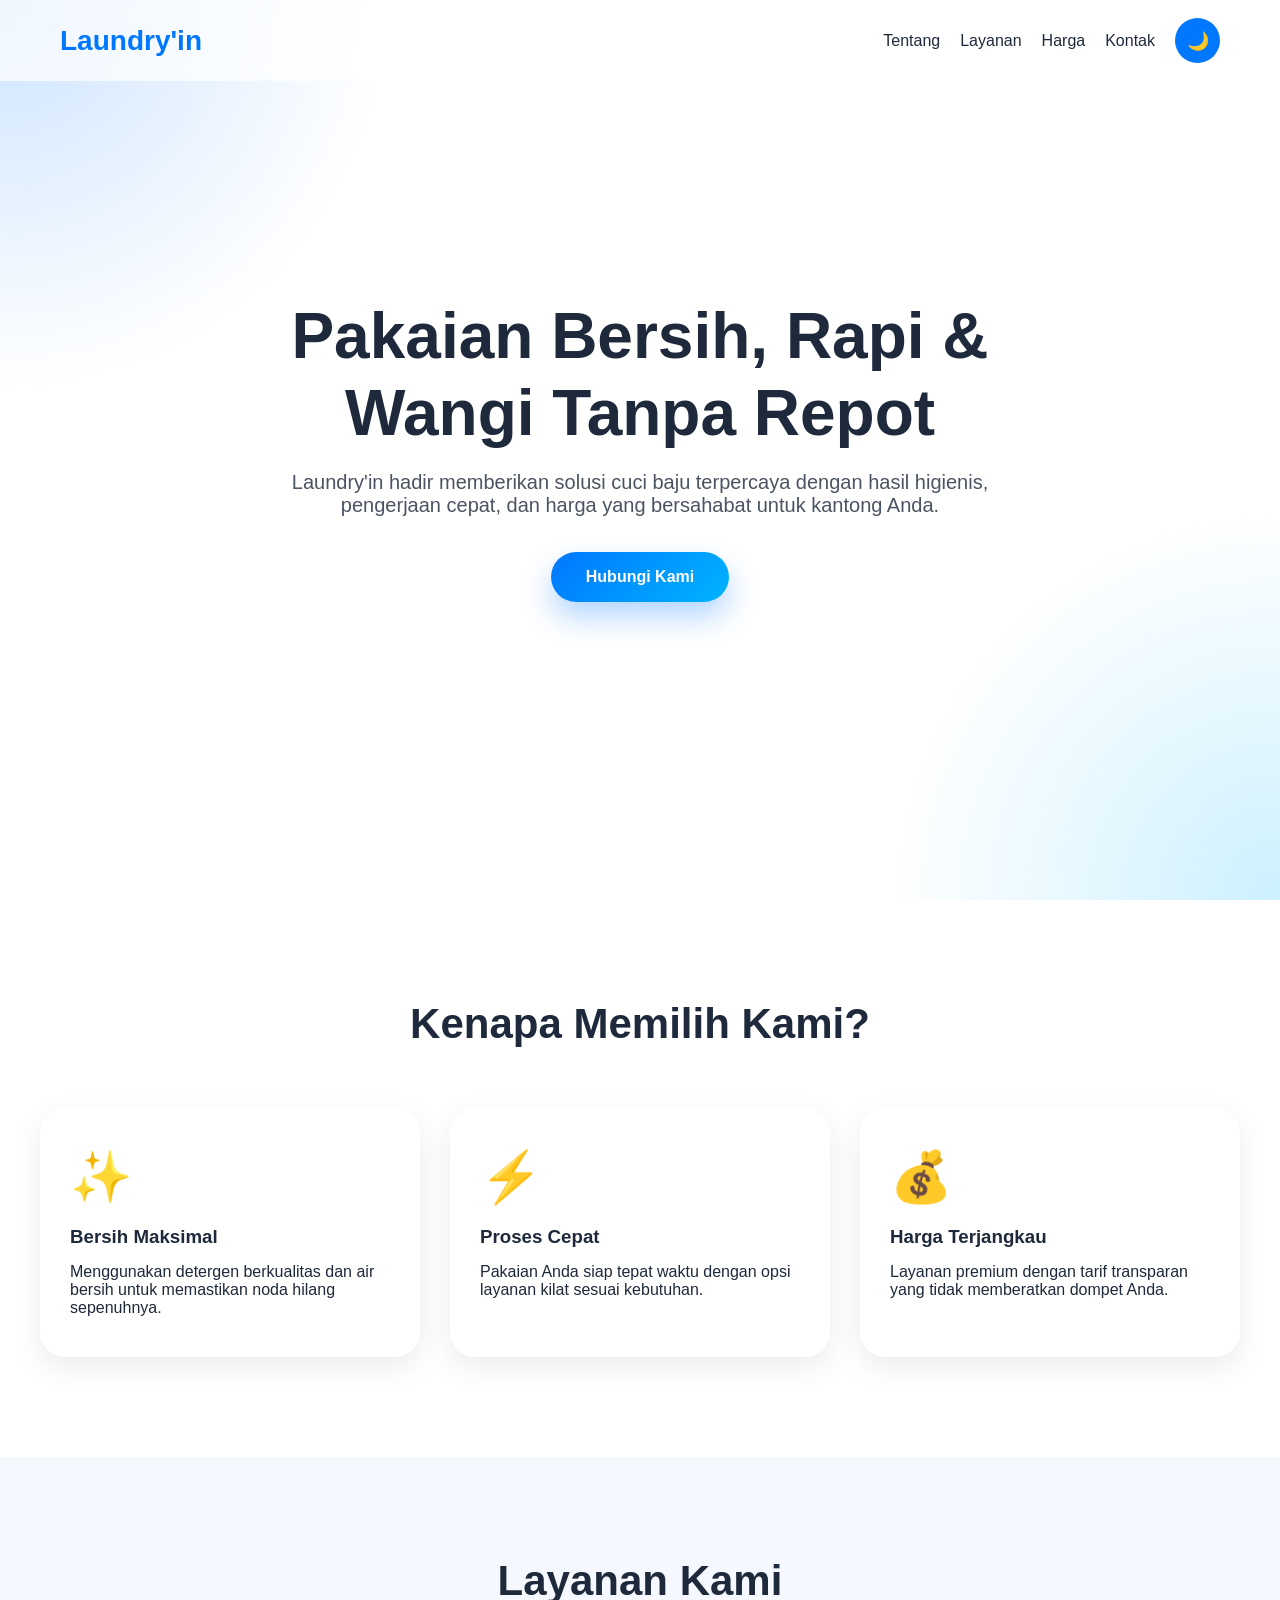
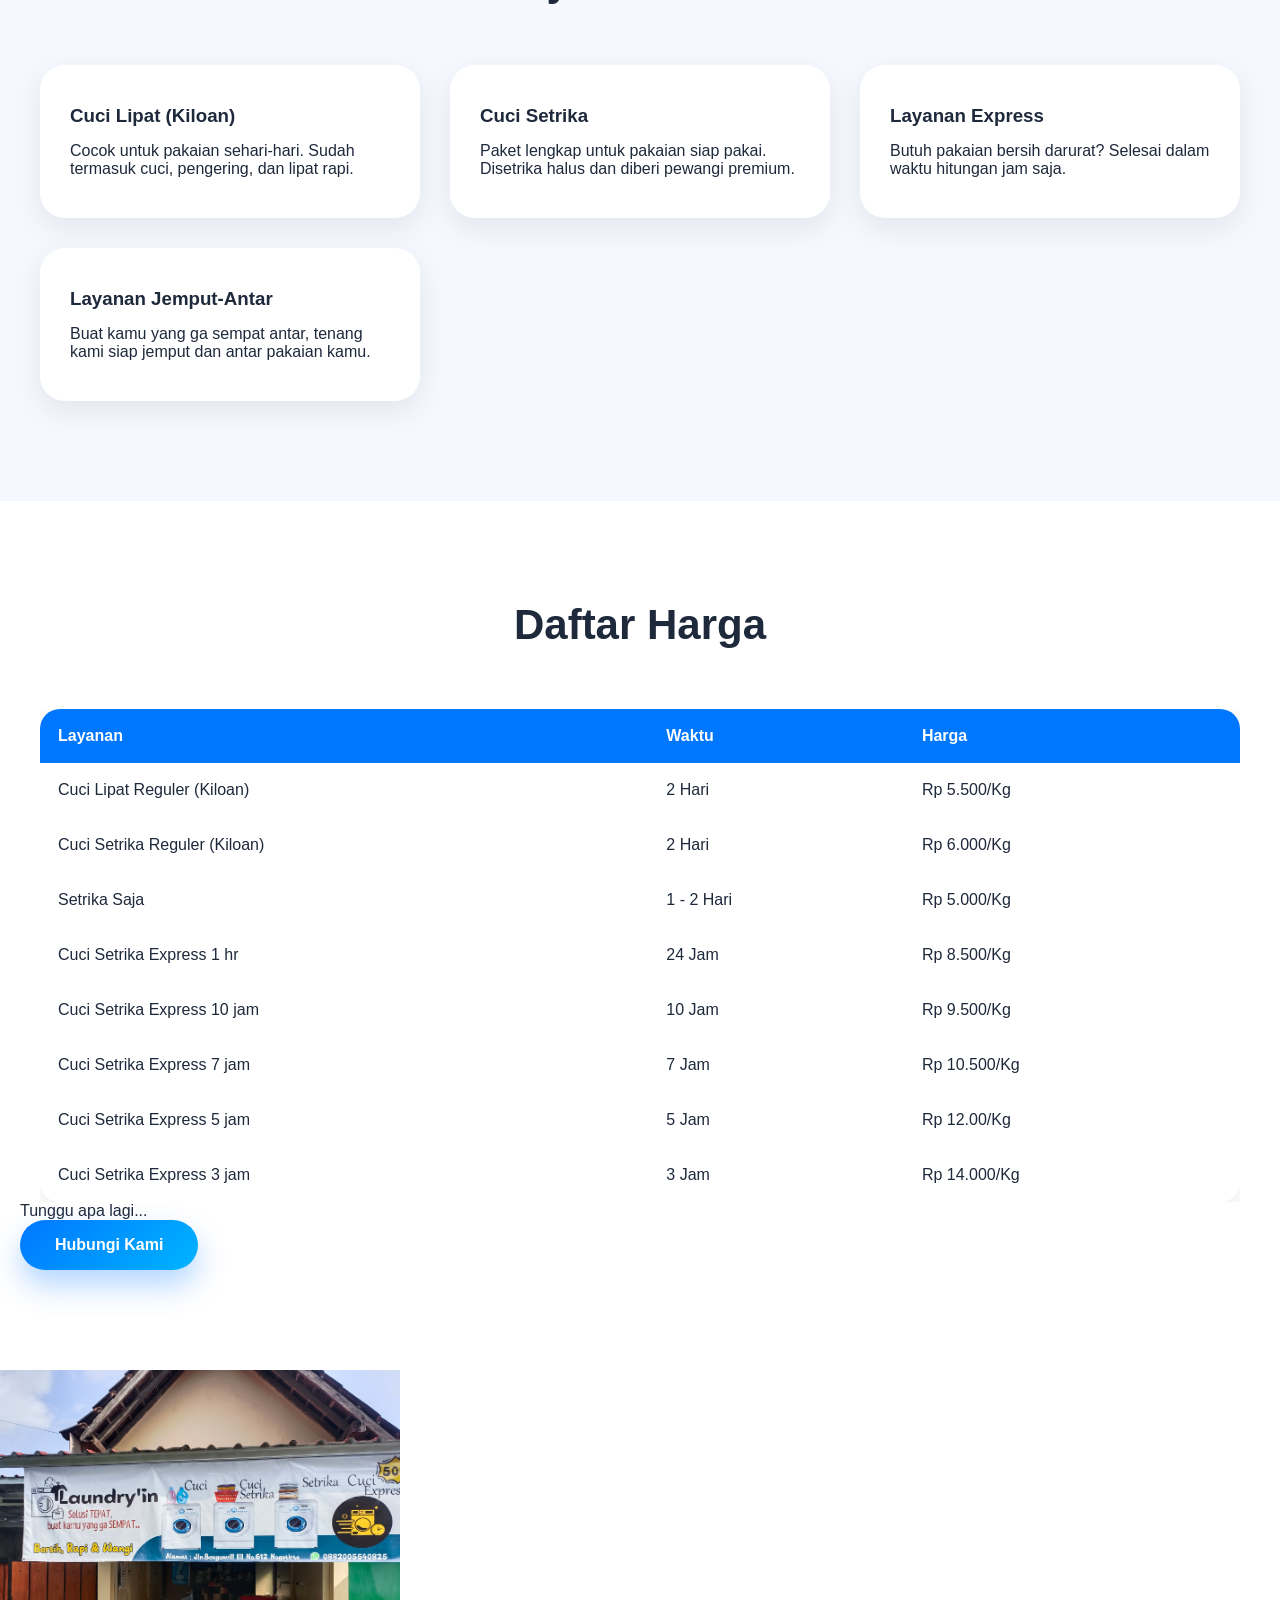
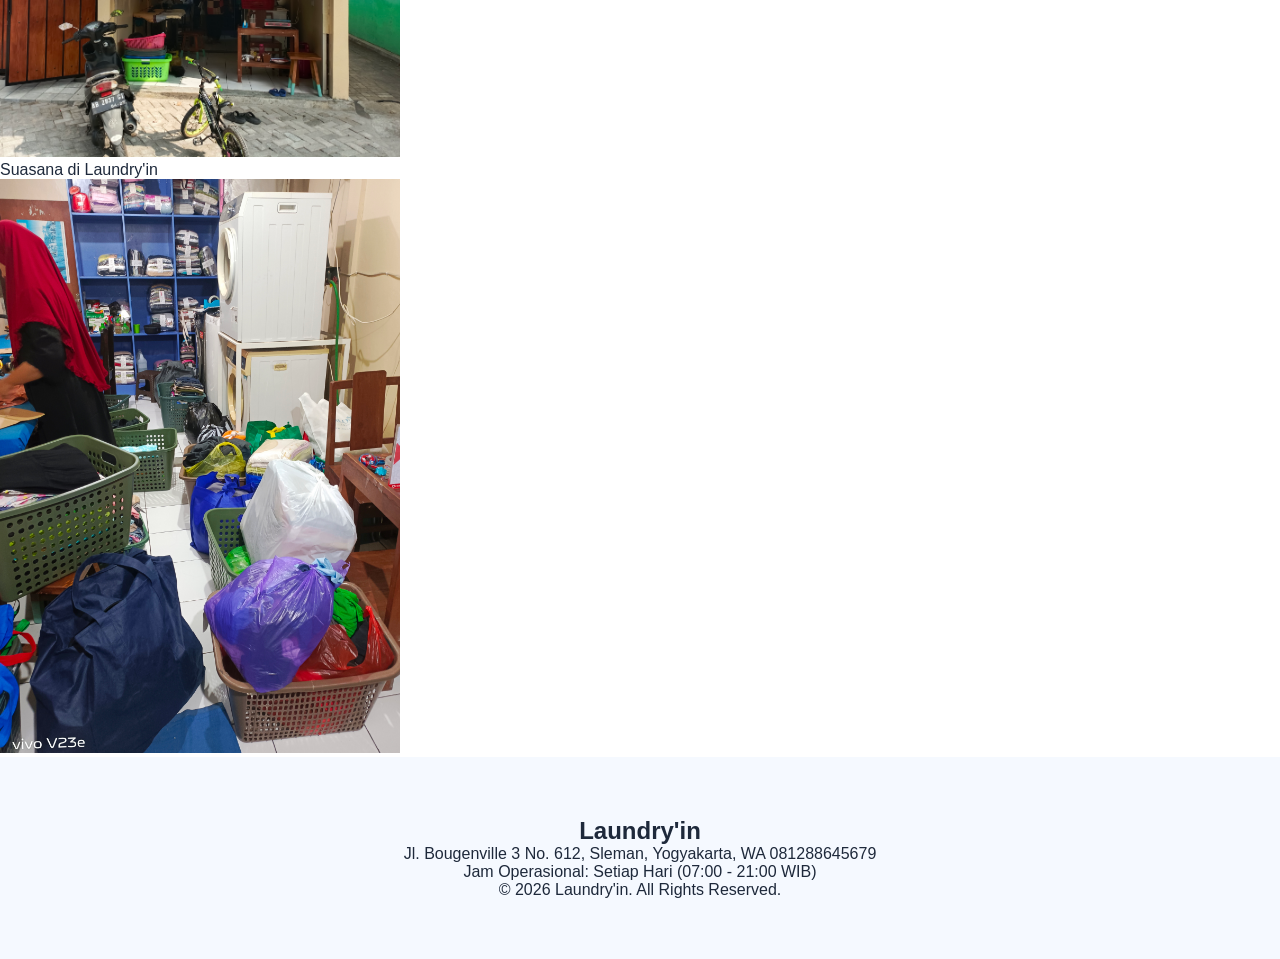
==== commit 2d313807: "Add placeholder and message to index.html" ====
--- a/index.html
+++ b/index.html
@@ -216,7 +216,8 @@
         </div>
 
     </div>
-    
+    <p></p>  
+    <p>Tunggu apa lagi...</p>  
         <a href="https://wa.me/6281288645679" target="_blank" class="cta-btn">
             Hubungi Kami
         </a>
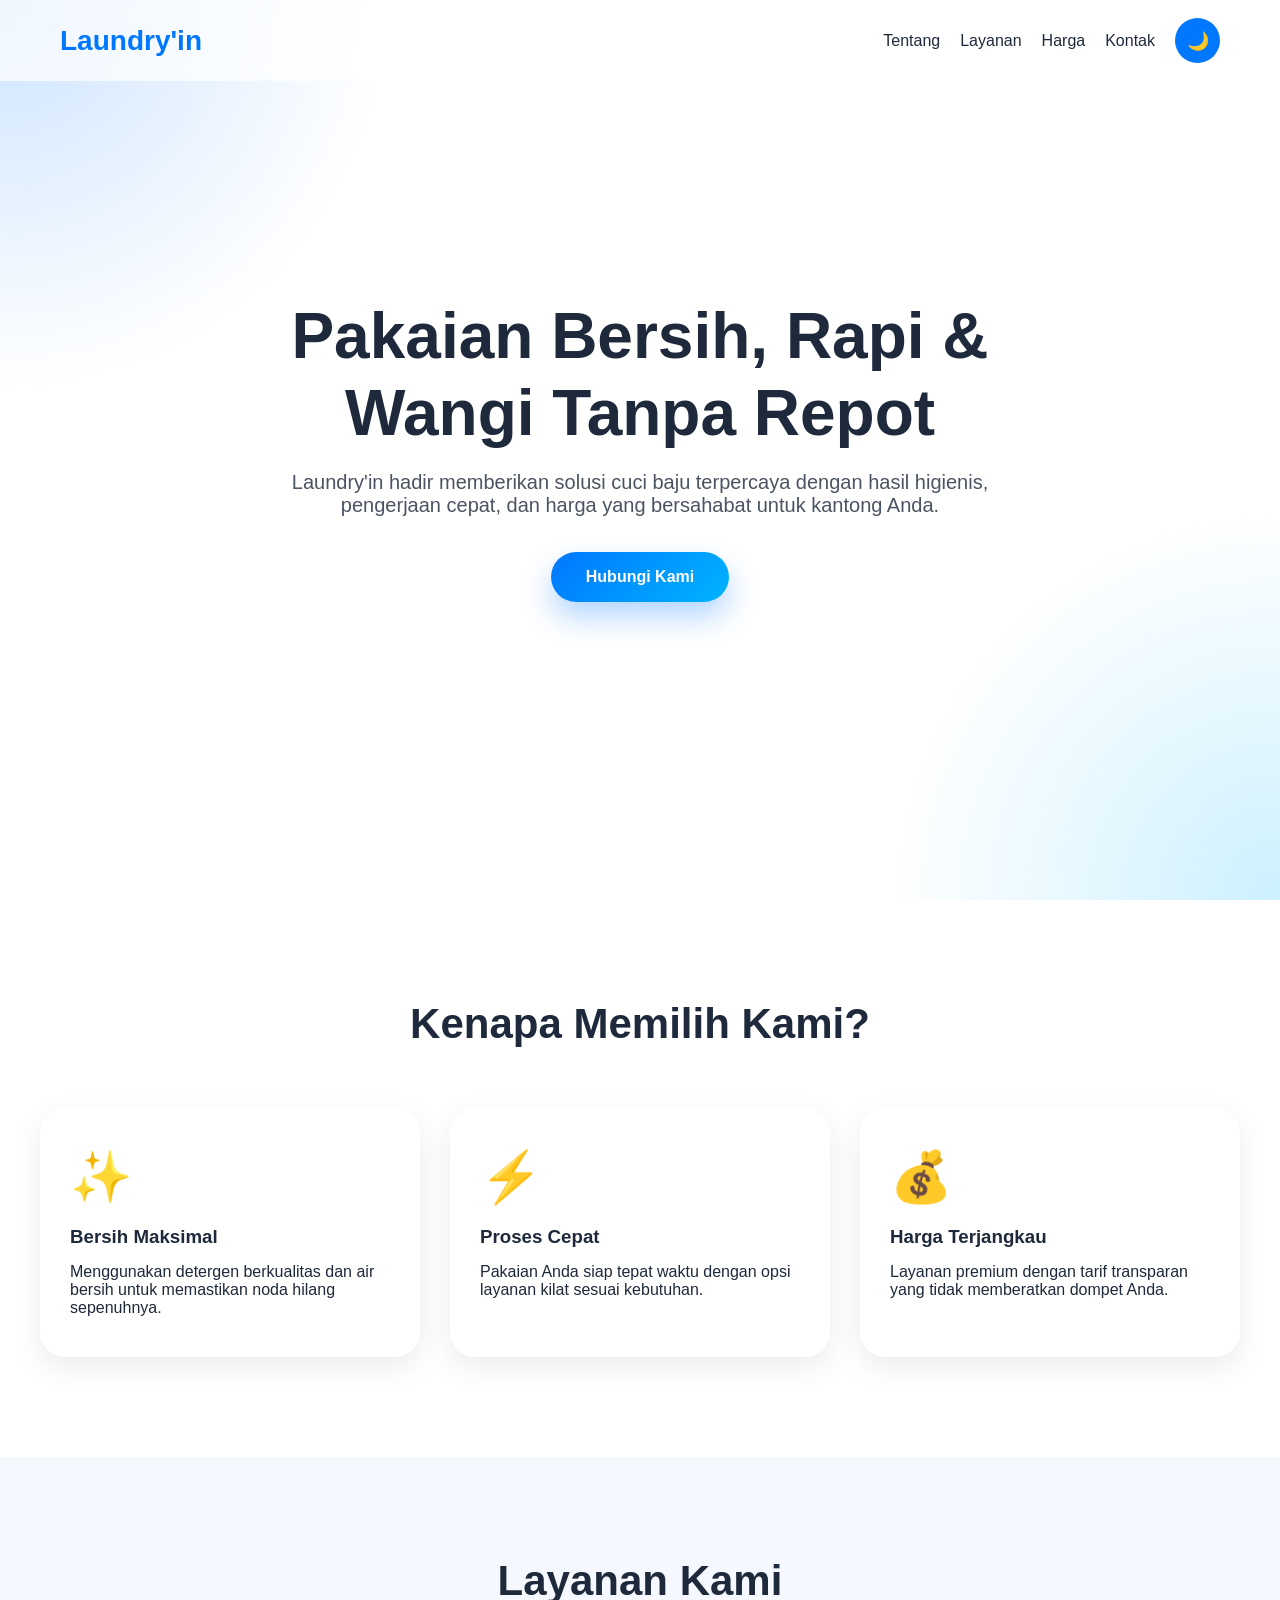
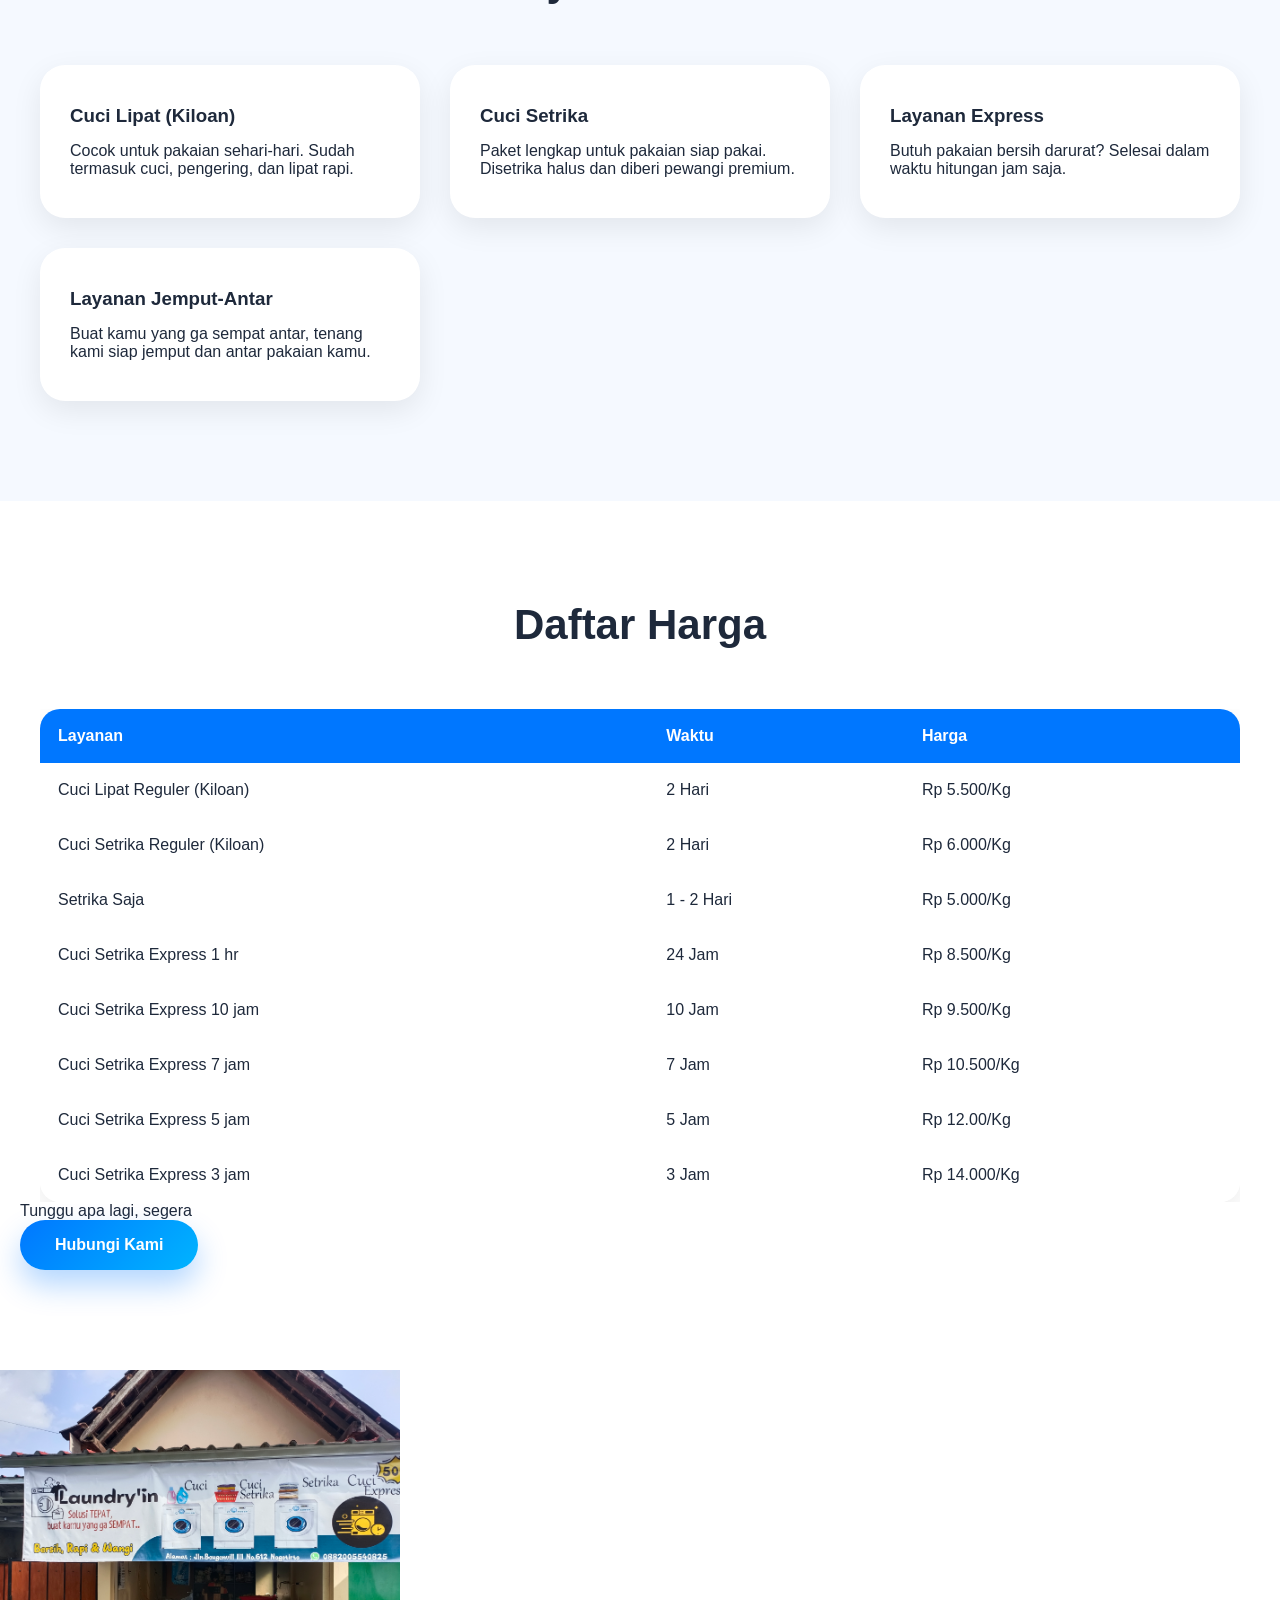
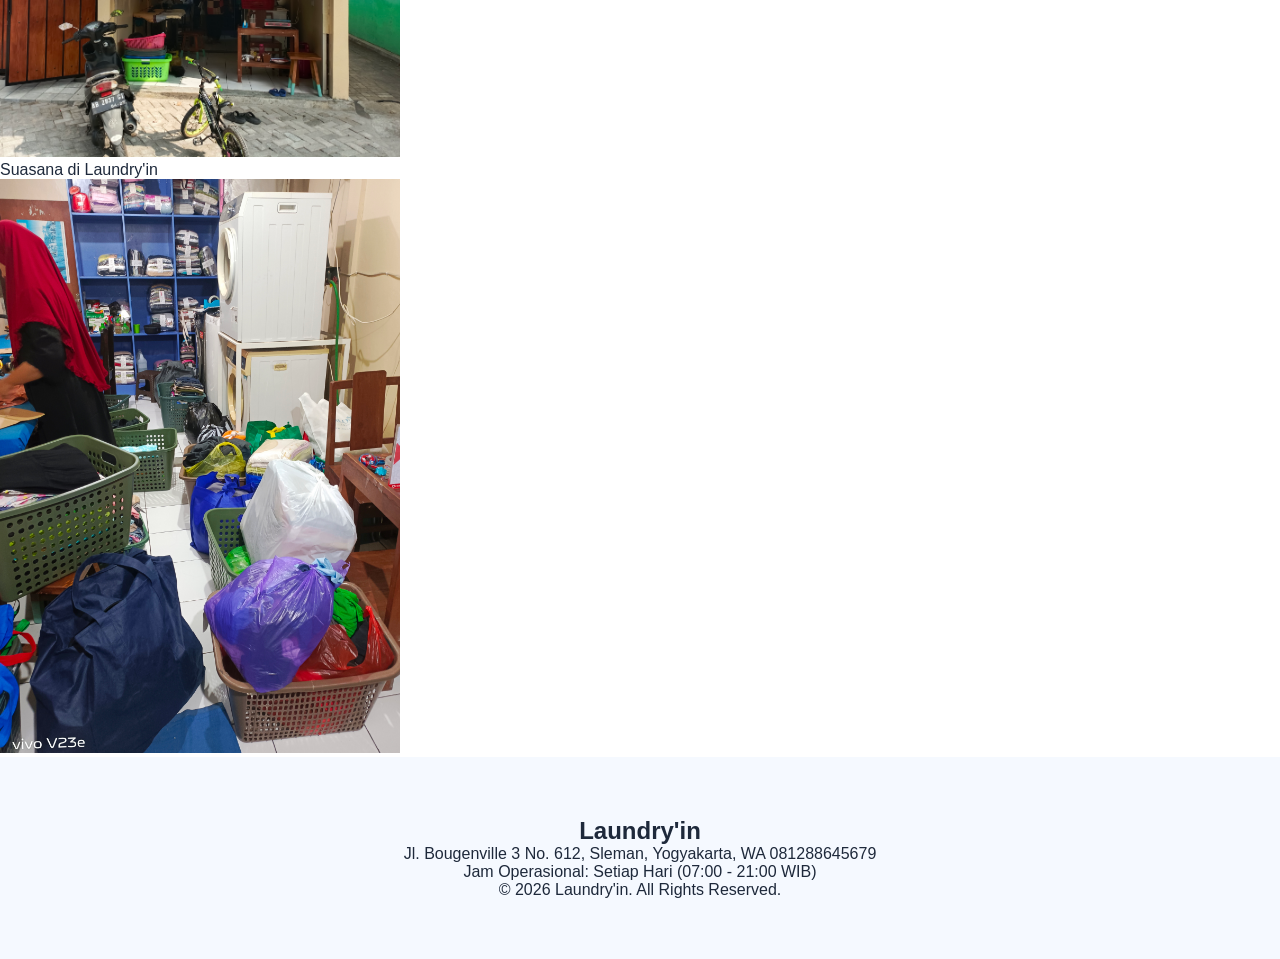
==== commit 0c3a6619: "Modify paragraph text in index.html Updated text in the HTML file to enhance the message." ====
--- a/index.html
+++ b/index.html
@@ -216,8 +216,10 @@
         </div>
 
     </div>
-    <p></p>  
-    <p>Tunggu apa lagi...</p>  
+    <p>
+        
+    </p>  
+    <p>Tunggu apa lagi, segera </p>  
         <a href="https://wa.me/6281288645679" target="_blank" class="cta-btn">
             Hubungi Kami
         </a>
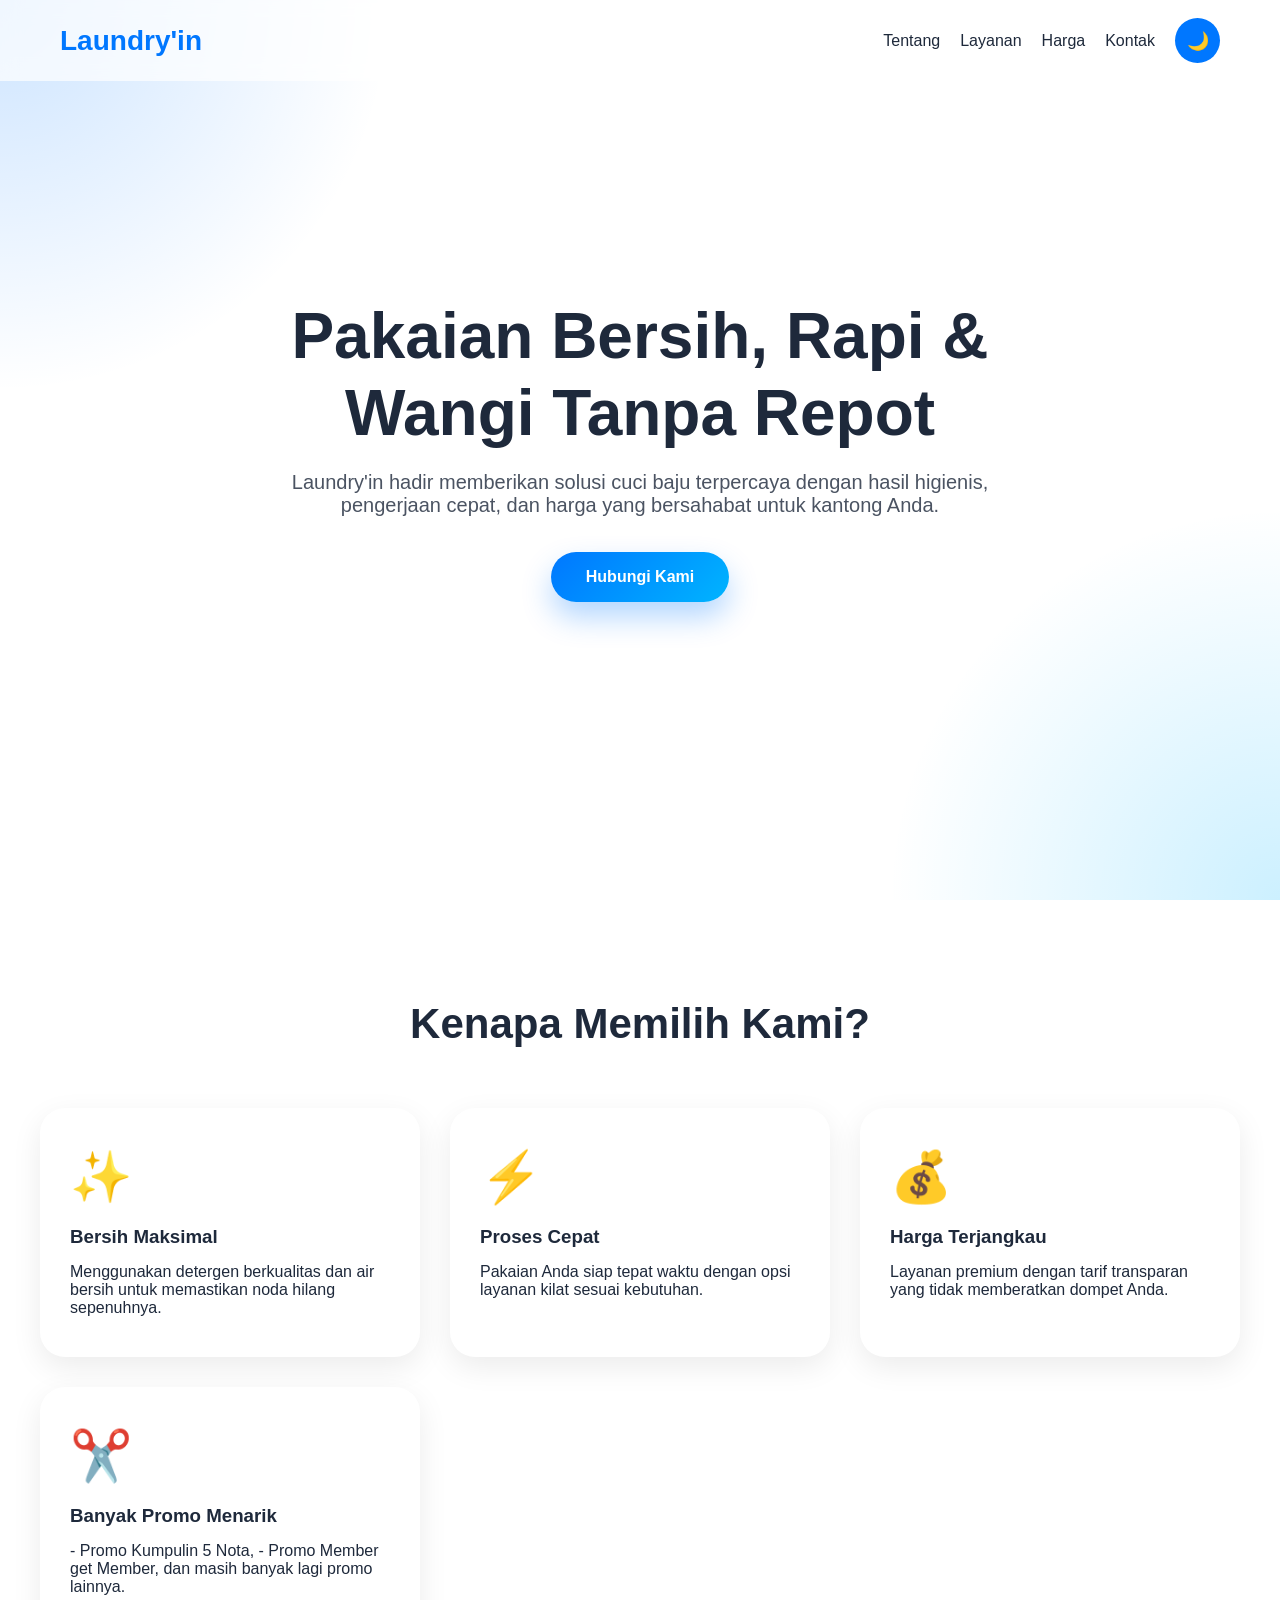
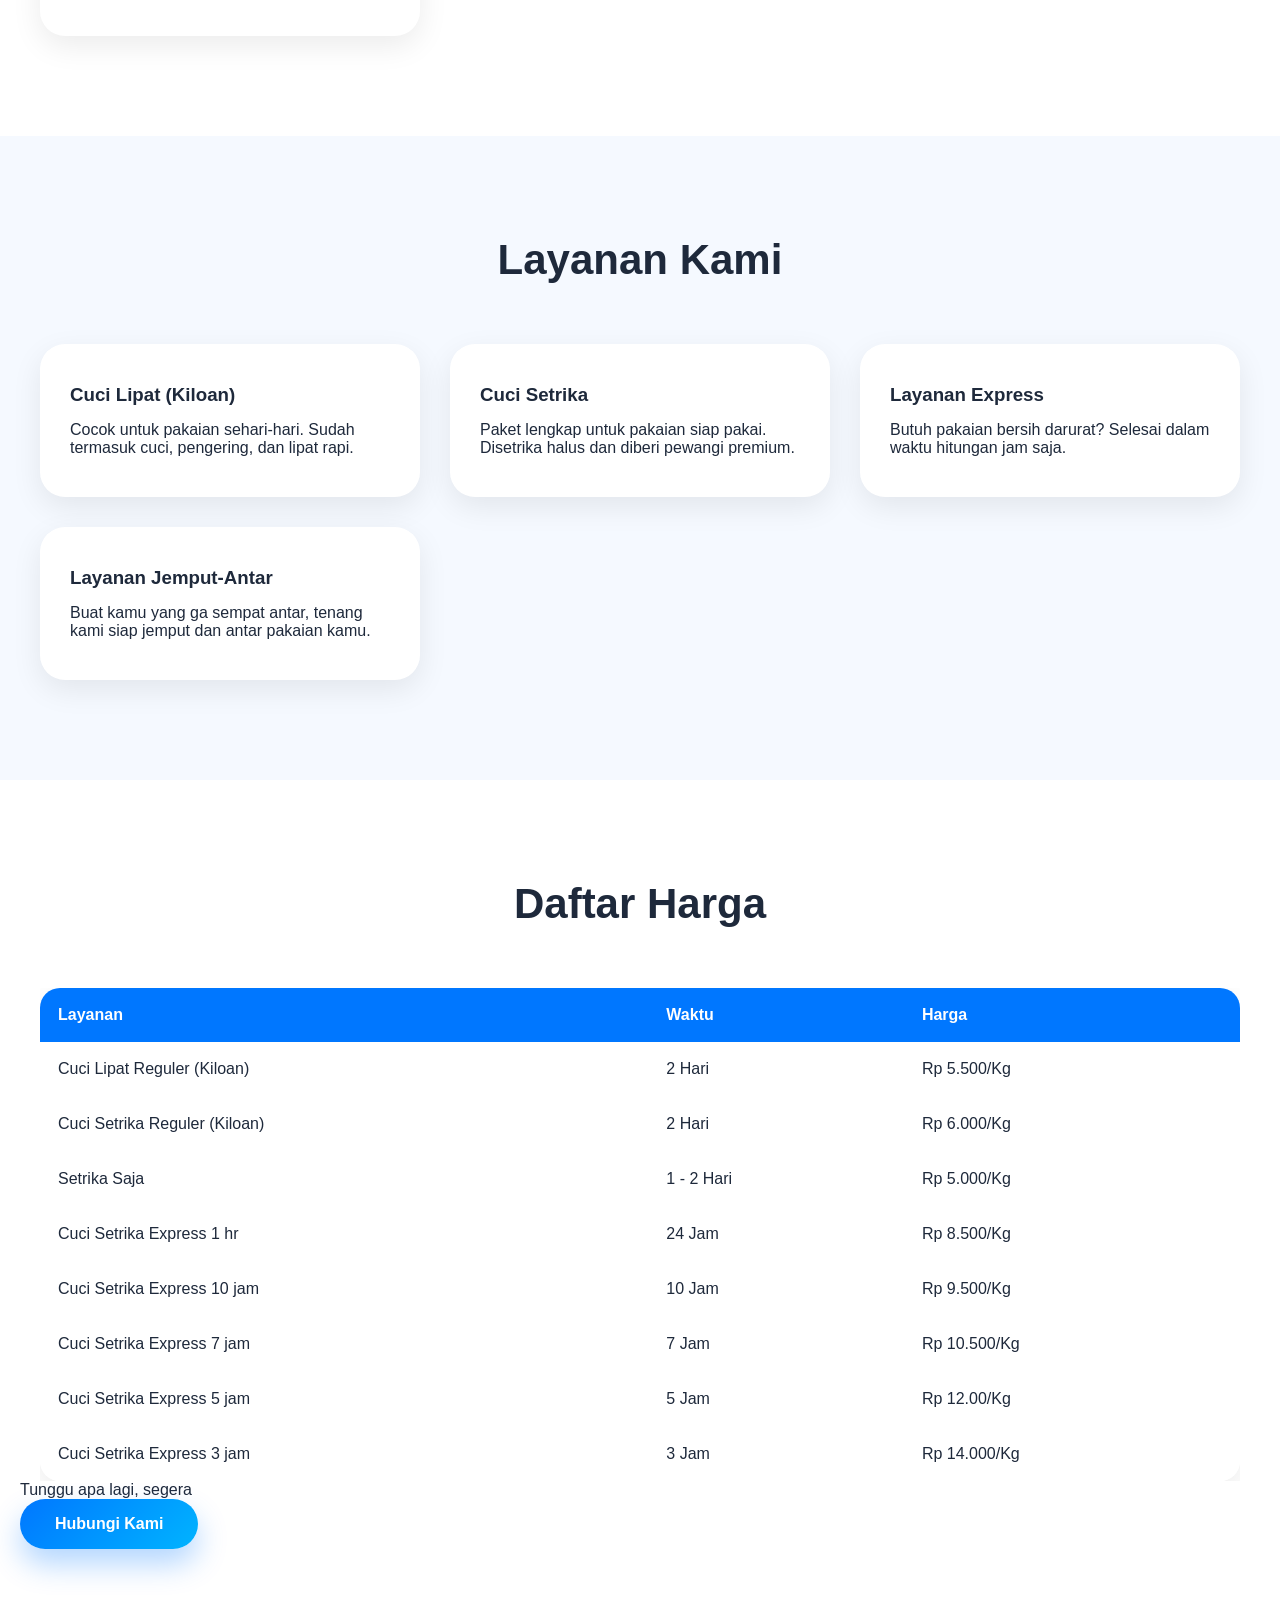
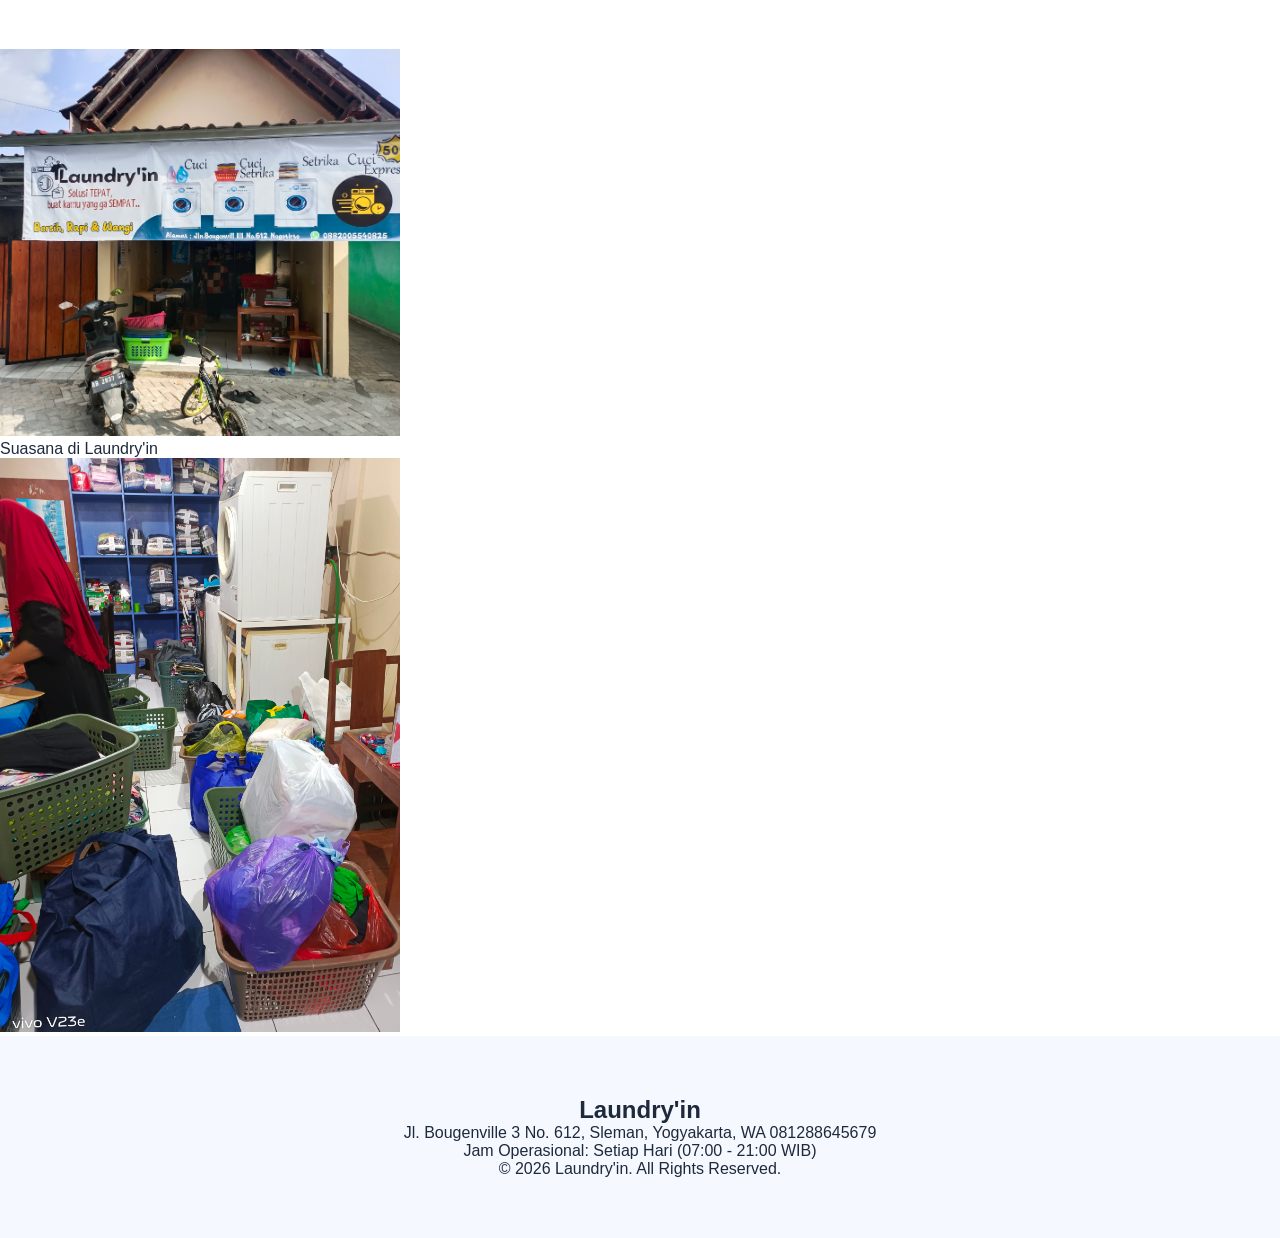
==== commit 4a92505c: "Update index.html" ====
--- a/index.html
+++ b/index.html
@@ -90,6 +90,13 @@
                 </p>
             </div>
 
+            <div class="card" data-aos="zoom-in" data-aos-delay="300">
+                <div class="icon">✂️</div>
+                <h3>Banyak Promo Menarik</h3>
+                <p>
+                    - Promo Kumpulin 5 Nota, - Promo Member get Member, dan masih banyak lagi promo lainnya. 
+                </p>
+            </div>
         </div>
 
     </div>
